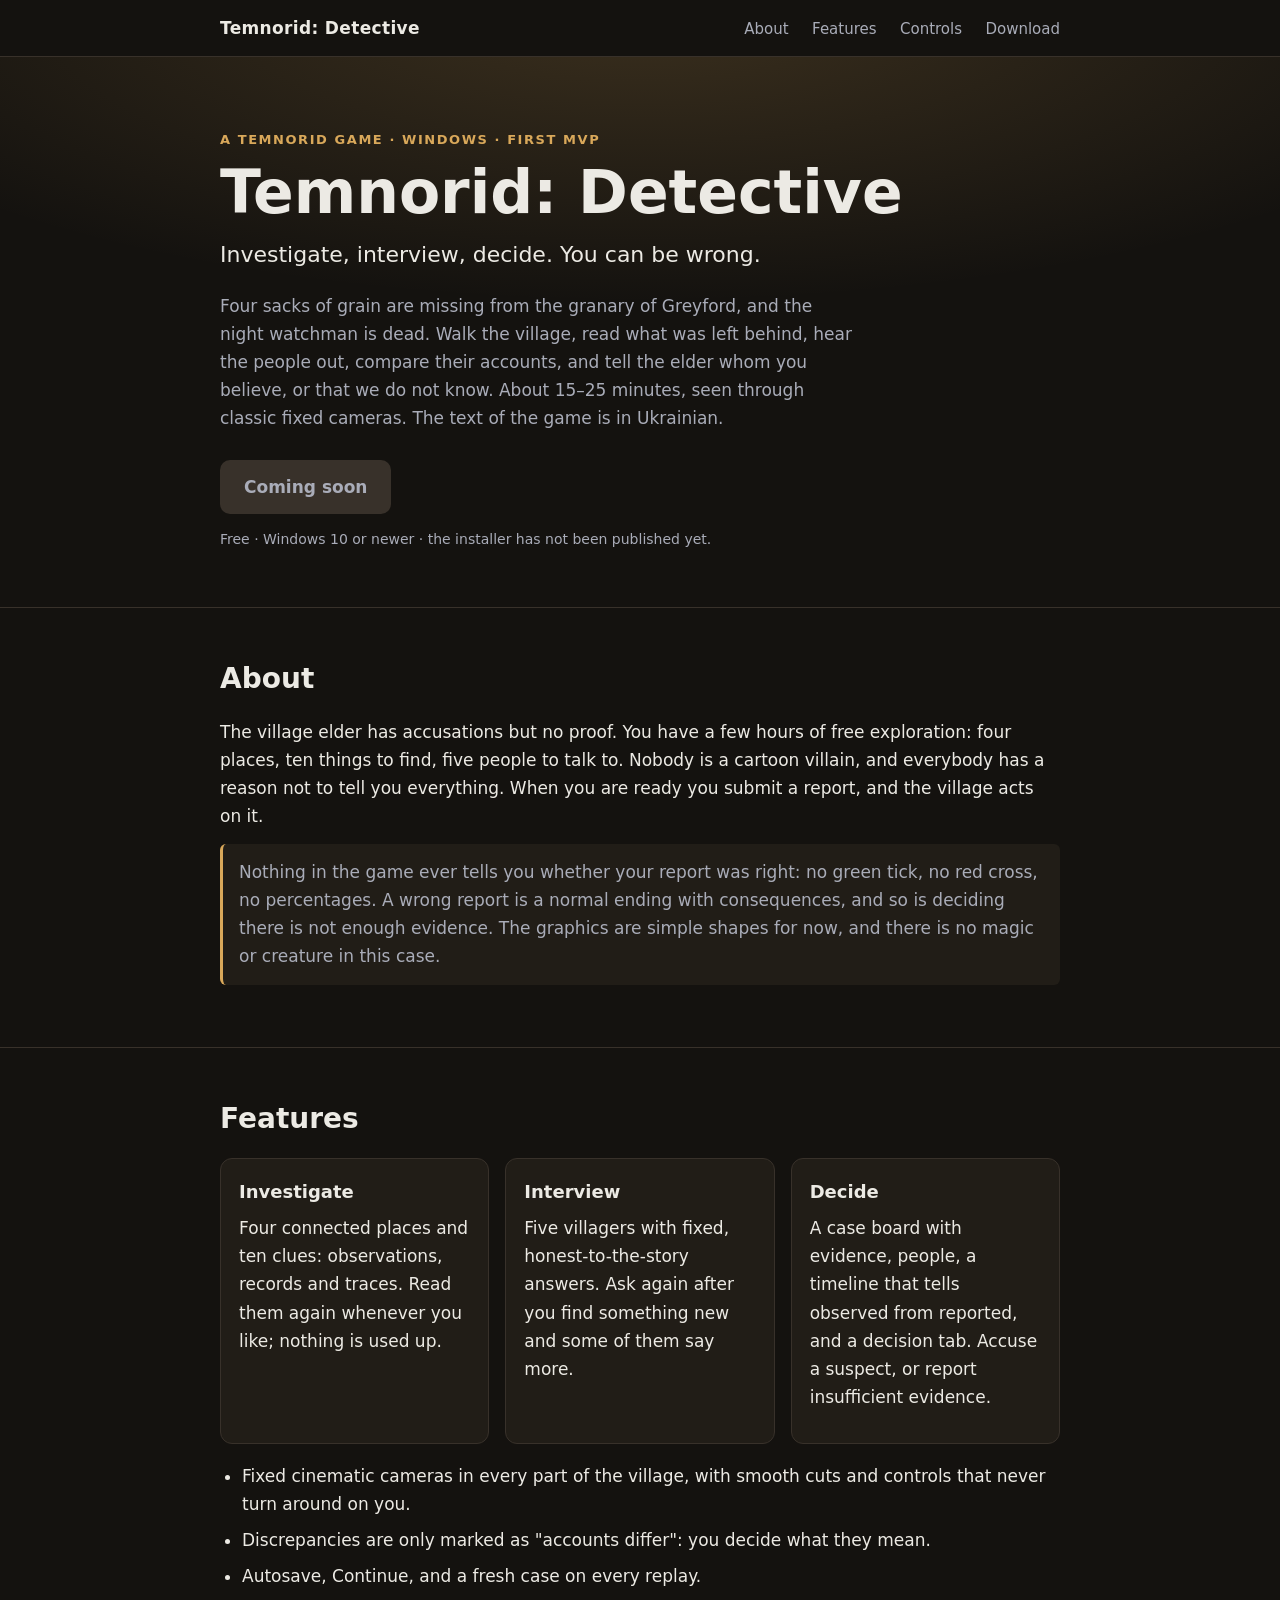
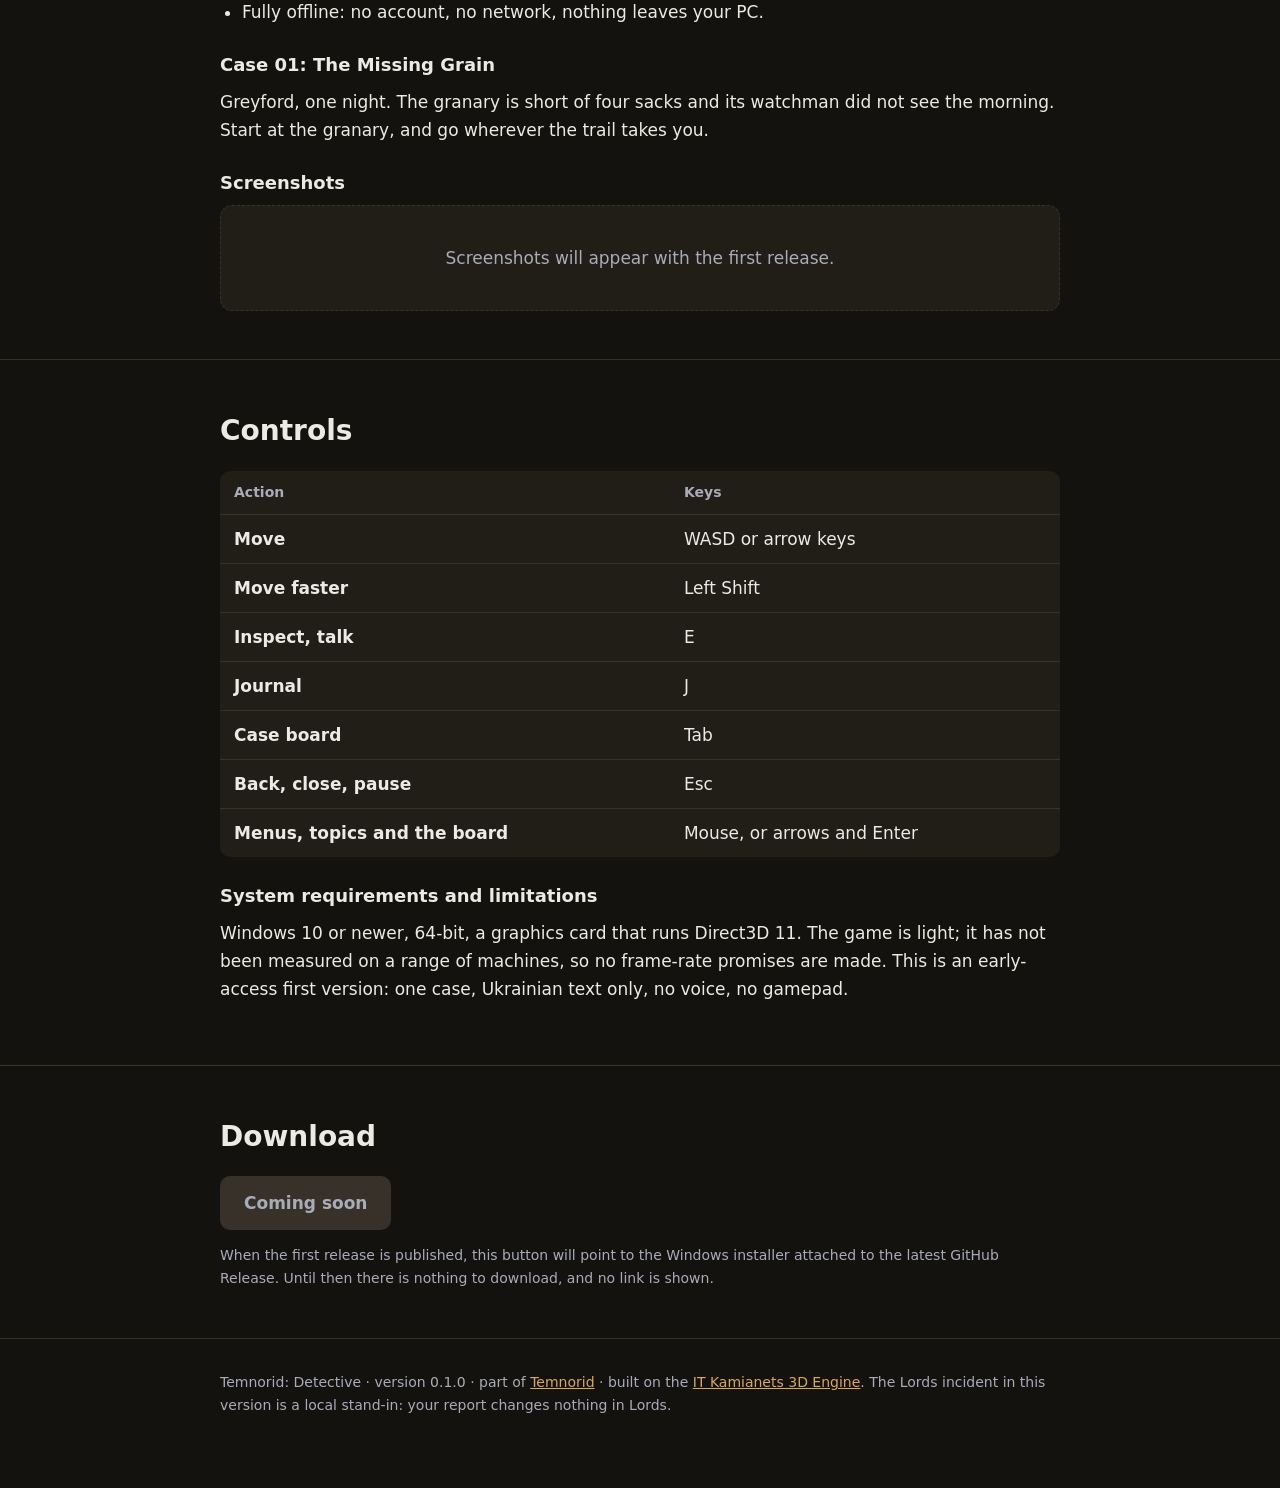
==== docs/index.html @ bd426491 "Initial release of Temnorid detective" ====
<!doctype html>
<html lang="en">
<head>
	<meta charset="utf-8">
	<meta name="viewport" content="width=device-width, initial-scale=1">
	<title>Temnorid: Detective</title>
	<meta name="description" content="Temnorid: Detective is a short offline investigation: walk a medieval village, inspect clues, question residents, compare their accounts and report whom you believe, or that the evidence is not enough. You can be wrong.">
	<link rel="canonical" href="https://detective.temnorid.com/">
	<meta property="og:type" content="website">
	<meta property="og:title" content="Temnorid: Detective">
	<meta property="og:description" content="Investigate, interview, decide. You can be wrong.">
	<meta property="og:url" content="https://detective.temnorid.com/">
	<meta name="theme-color" content="#14120f">
	<style>
		:root { --accent: #d9a85a; --bg: #14120f; --panel: #211d17; --line: #38312a; --text: #eceae4; --muted: #a9acb8; }
		* { box-sizing: border-box; }
		html { scroll-behavior: smooth; }
		body { margin: 0; background: var(--bg); color: var(--text); font: 17px/1.65 system-ui, -apple-system, "Segoe UI", Roboto, sans-serif; }
		a { color: var(--accent); }
		.wrap { max-width: 880px; margin: 0 auto; padding: 0 20px; }
		header.site { border-bottom: 1px solid var(--line); }
		header.site .wrap { display: flex; align-items: center; justify-content: space-between; padding-top: 14px; padding-bottom: 14px; }
		.brand { font-weight: 700; color: var(--text); text-decoration: none; letter-spacing: .02em; }
		nav a { margin-left: 18px; color: var(--muted); text-decoration: none; font-size: 15px; }
		nav a:hover { color: var(--text); }
		.hero { padding: 72px 0 56px; border-bottom: 1px solid var(--line); background: radial-gradient(900px 300px at 50% -10%, color-mix(in srgb, var(--accent) 20%, transparent), transparent); }
		.eyebrow { color: var(--accent); font-weight: 700; letter-spacing: .12em; text-transform: uppercase; font-size: 13px; margin: 0 0 10px; }
		h1 { font-size: clamp(36px, 7vw, 60px); line-height: 1.08; margin: 0 0 12px; }
		.tagline { font-size: 22px; margin: 0 0 18px; }
		.lead { color: var(--muted); max-width: 640px; margin: 0 0 28px; }
		.btn { display: inline-block; background: var(--accent); color: #14120f; font-weight: 700; padding: 13px 24px; border-radius: 10px; text-decoration: none; }
		.btn[aria-disabled="true"] { background: var(--line); color: var(--muted); cursor: not-allowed; }
		.fine { color: var(--muted); font-size: 14px; margin: 14px 0 0; }
		section { padding: 48px 0; border-bottom: 1px solid var(--line); }
		h2 { font-size: 28px; margin: 0 0 16px; }
		h3 { font-size: 18px; margin: 24px 0 8px; }
		p { margin: 0 0 14px; }
		ol, ul { padding-left: 22px; margin: 0 0 14px; }
		li { margin-bottom: 8px; }
		table { width: 100%; border-collapse: collapse; background: var(--panel); border-radius: 10px; overflow: hidden; }
		th, td { text-align: left; padding: 10px 14px; border-bottom: 1px solid var(--line); vertical-align: top; }
		th { color: var(--muted); font-weight: 600; font-size: 14px; }
		tr:last-child td { border-bottom: 0; }
		td:first-child { white-space: nowrap; font-weight: 600; }
		.cards { display: grid; gap: 16px; grid-template-columns: repeat(auto-fit, minmax(230px, 1fr)); }
		.card { background: var(--panel); border: 1px solid var(--line); border-radius: 12px; padding: 18px; }
		.card h3 { margin-top: 0; }
		.shot { background: var(--panel); border: 1px dashed var(--line); border-radius: 12px; padding: 38px 18px; text-align: center; color: var(--muted); }
		.note { background: var(--panel); border-left: 3px solid var(--accent); padding: 14px 16px; border-radius: 6px; color: var(--muted); }
		footer { padding: 32px 0 56px; color: var(--muted); font-size: 14px; }
		:focus-visible { outline: 2px solid var(--accent); outline-offset: 3px; }
		@media (max-width: 560px) { nav a:not(:last-child) { display: none; } }
	</style>
</head>
<body>
	<header class="site">
		<div class="wrap">
			<a class="brand" href="./">Temnorid: Detective</a>
			<nav aria-label="Main menu">
				<a href="#about">About</a>
				<a href="#features">Features</a>
				<a href="#controls">Controls</a>
				<a href="#download">Download</a>
			</nav>
		</div>
	</header>

	<main>
		<div class="hero">
			<div class="wrap">
				<p class="eyebrow">A Temnorid game · Windows · first MVP</p>
				<h1>Temnorid: Detective</h1>
				<p class="tagline">Investigate, interview, decide. You can be wrong.</p>
				<p class="lead">Four sacks of grain are missing from the granary of Greyford, and the night watchman is dead. Walk the village, read what was left behind, hear the people out, compare their accounts, and tell the elder whom you believe, or that we do not know. About 15–25 minutes, seen through classic fixed cameras. The text of the game is in Ukrainian.</p>
				<a class="btn" href="#download" aria-disabled="true">Coming soon</a>
				<p class="fine">Free · Windows 10 or newer · the installer has not been published yet.</p>
			</div>
		</div>

		<section id="about">
			<div class="wrap">
				<h2>About</h2>
				<p>The village elder has accusations but no proof. You have a few hours of free exploration: four places, ten things to find, five people to talk to. Nobody is a cartoon villain, and everybody has a reason not to tell you everything. When you are ready you submit a report, and the village acts on it.</p>
				<p class="note">Nothing in the game ever tells you whether your report was right: no green tick, no red cross, no percentages. A wrong report is a normal ending with consequences, and so is deciding there is not enough evidence. The graphics are simple shapes for now, and there is no magic or creature in this case.</p>
			</div>
		</section>

		<section id="features">
			<div class="wrap">
				<h2>Features</h2>
				<div class="cards">
					<div class="card"><h3>Investigate</h3><p>Four connected places and ten clues: observations, records and traces. Read them again whenever you like; nothing is used up.</p></div>
					<div class="card"><h3>Interview</h3><p>Five villagers with fixed, honest-to-the-story answers. Ask again after you find something new and some of them say more.</p></div>
					<div class="card"><h3>Decide</h3><p>A case board with evidence, people, a timeline that tells observed from reported, and a decision tab. Accuse a suspect, or report insufficient evidence.</p></div>
				</div>
				<ul style="margin-top:18px">
					<li>Fixed cinematic cameras in every part of the village, with smooth cuts and controls that never turn around on you.</li>
					<li>Discrepancies are only marked as "accounts differ": you decide what they mean.</li>
					<li>Autosave, Continue, and a fresh case on every replay.</li>
					<li>Fully offline: no account, no network, nothing leaves your PC.</li>
				</ul>
				<h3>Case 01: The Missing Grain</h3>
				<p>Greyford, one night. The granary is short of four sacks and its watchman did not see the morning. Start at the granary, and go wherever the trail takes you.</p>
				<h3>Screenshots</h3>
				<div class="shot">Screenshots will appear with the first release.</div>
			</div>
		</section>

		<section id="controls">
			<div class="wrap">
				<h2>Controls</h2>
				<table>
					<thead><tr><th>Action</th><th>Keys</th></tr></thead>
					<tbody>
						<tr><td>Move</td><td>WASD or arrow keys</td></tr>
						<tr><td>Move faster</td><td>Left Shift</td></tr>
						<tr><td>Inspect, talk</td><td>E</td></tr>
						<tr><td>Journal</td><td>J</td></tr>
						<tr><td>Case board</td><td>Tab</td></tr>
						<tr><td>Back, close, pause</td><td>Esc</td></tr>
						<tr><td>Menus, topics and the board</td><td>Mouse, or arrows and Enter</td></tr>
					</tbody>
				</table>
				<h3>System requirements and limitations</h3>
				<p>Windows 10 or newer, 64-bit, a graphics card that runs Direct3D 11. The game is light; it has not been measured on a range of machines, so no frame-rate promises are made. This is an early-access first version: one case, Ukrainian text only, no voice, no gamepad.</p>
			</div>
		</section>

		<section id="download">
			<div class="wrap">
				<h2>Download</h2>
				<p><a class="btn" href="#download" aria-disabled="true">Coming soon</a></p>
				<p class="fine">When the first release is published, this button will point to the Windows installer attached to the latest GitHub Release. Until then there is nothing to download, and no link is shown.</p>
			</div>
		</section>
	</main>

	<footer>
		<div class="wrap">
			<p>Temnorid: Detective · version 0.1.0 · part of <a href="https://temnorid.com">Temnorid</a> · built on the <a href="https://3d.itkamianets.com">IT Kamianets 3D Engine</a>. The Lords incident in this version is a local stand-in: your report changes nothing in Lords.</p>
		</div>
	</footer>
</body>
</html>
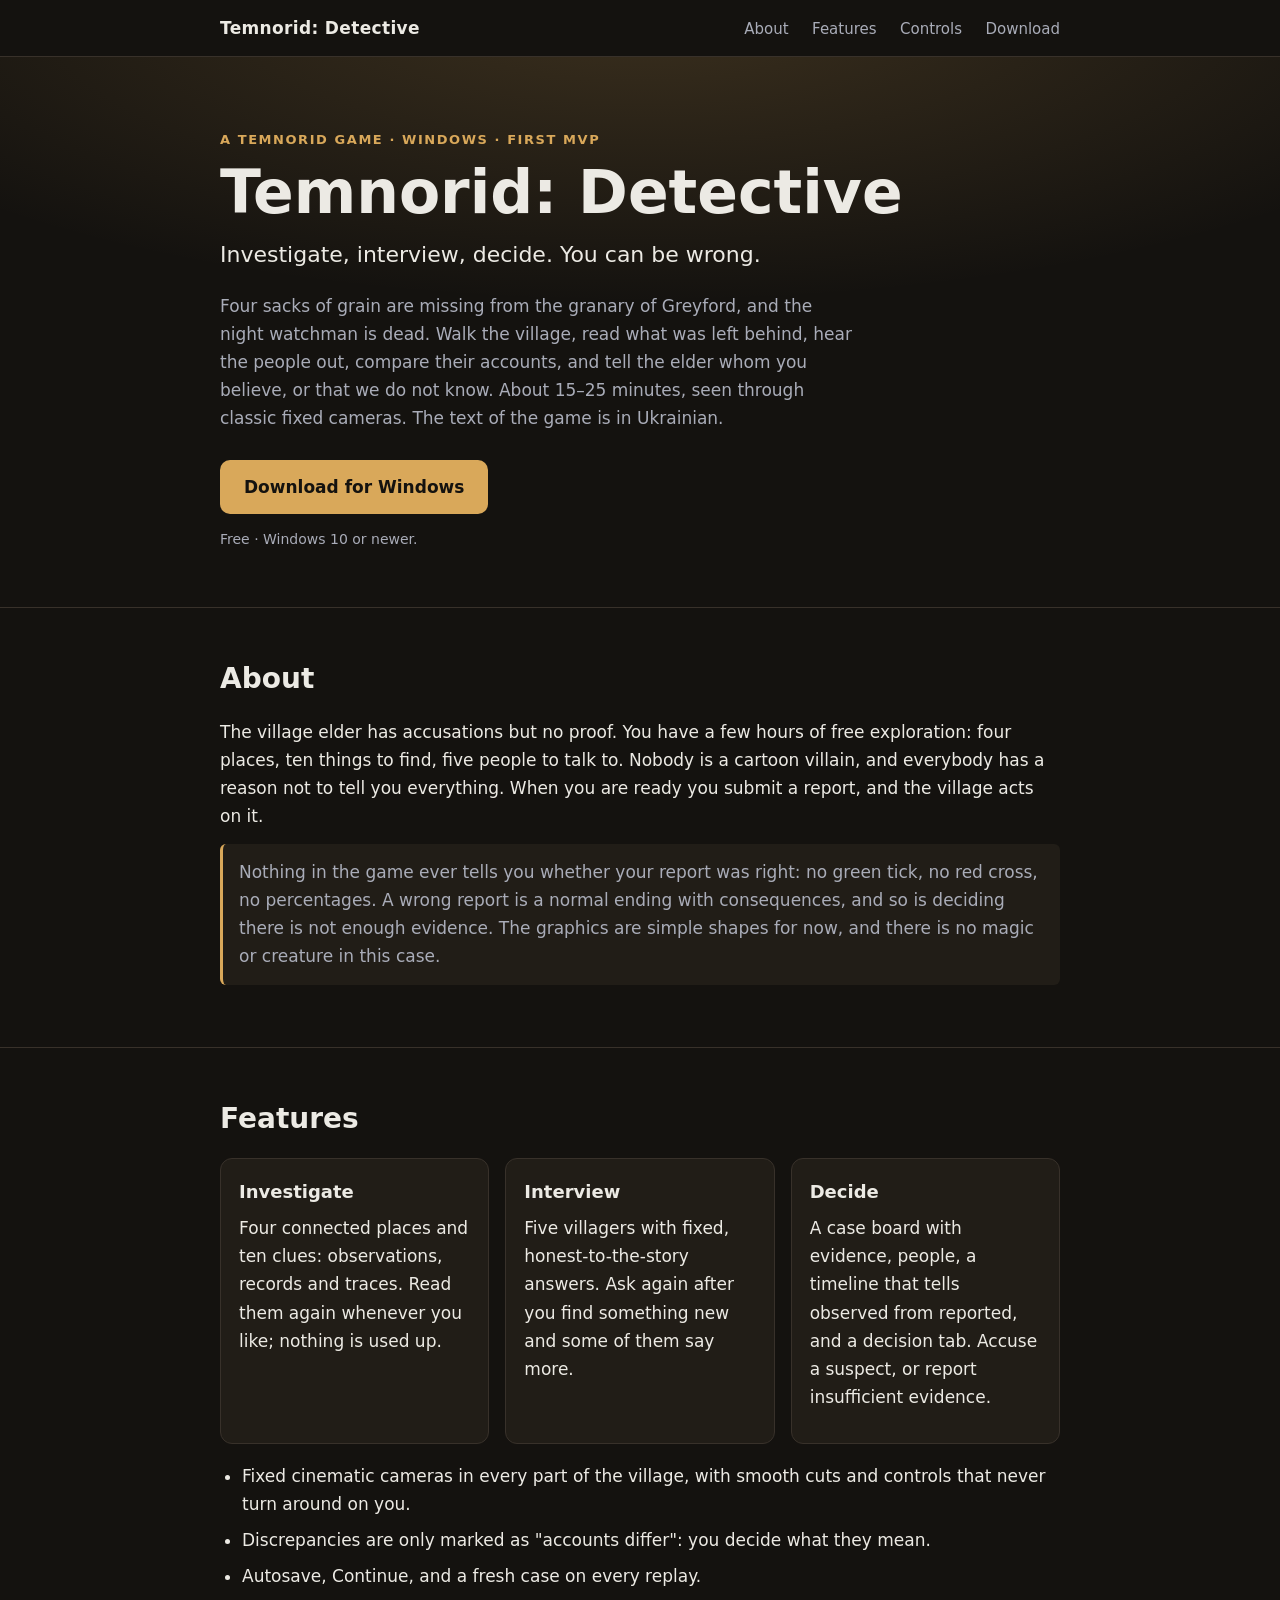
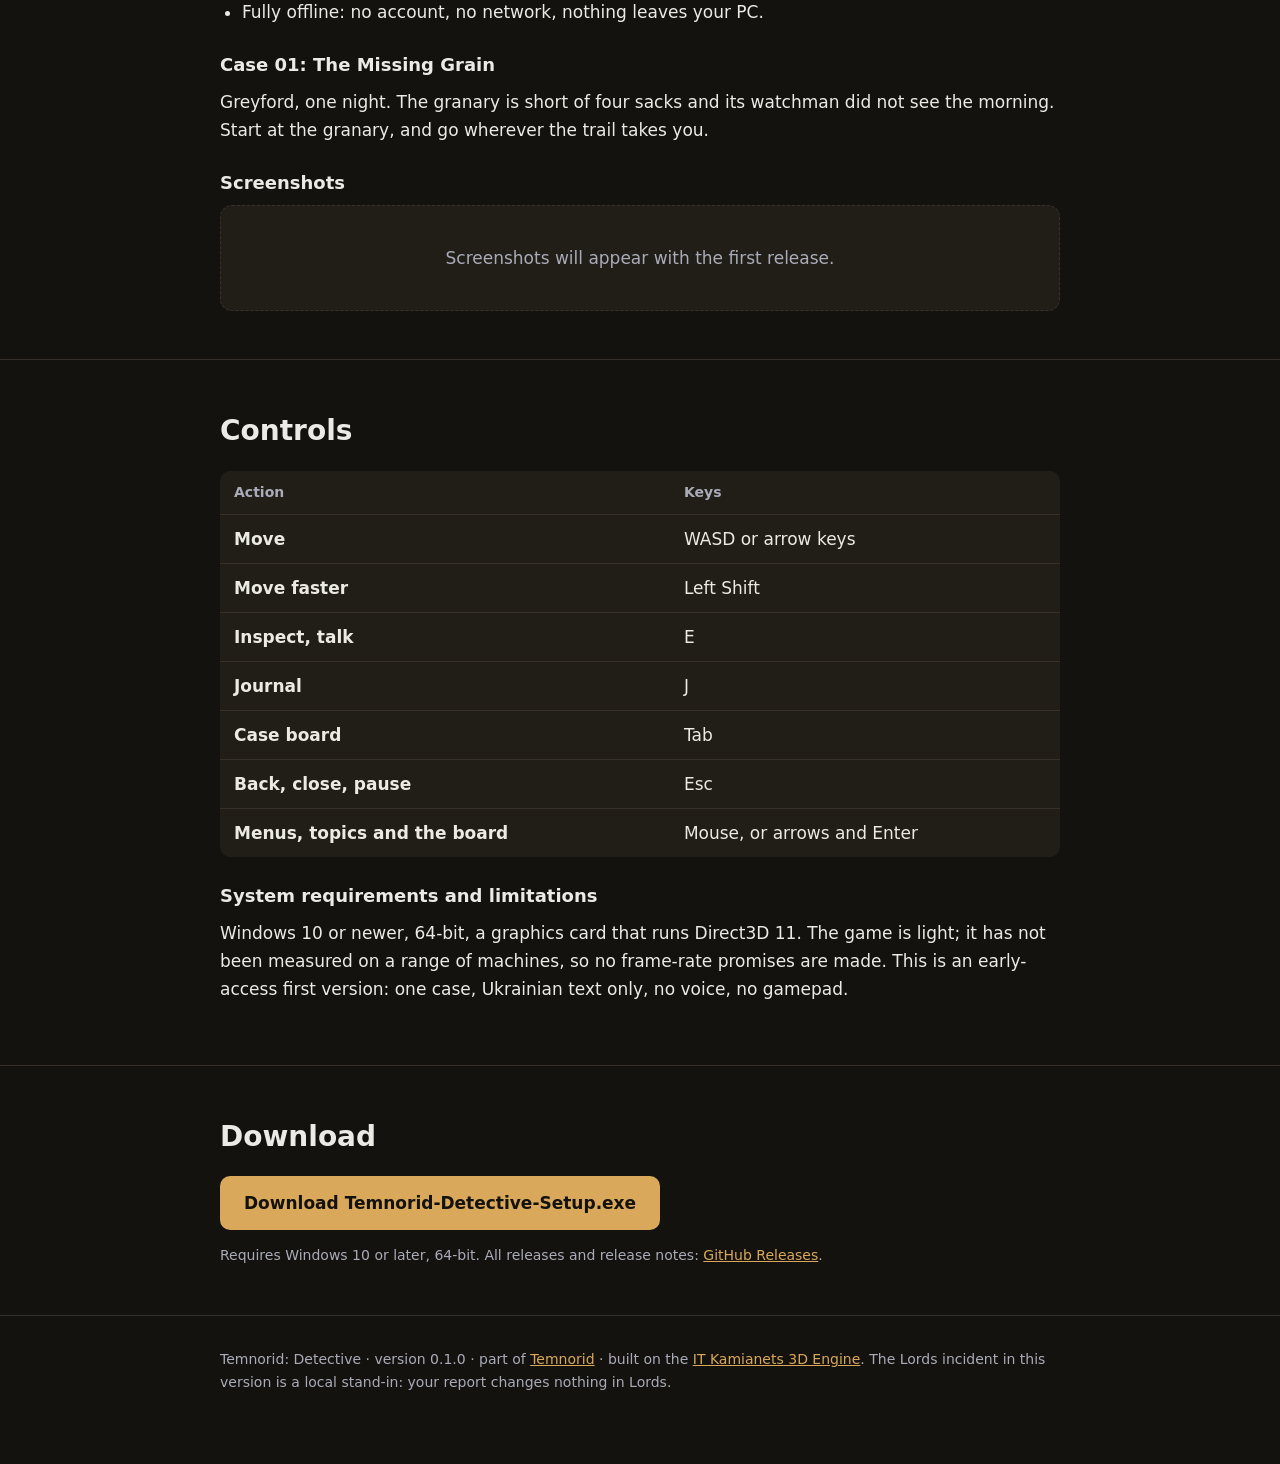
==== commit 6b403762: "Point the download button at the published v0.1.0 release" ====
--- a/docs/index.html
+++ b/docs/index.html
@@ -72,8 +72,8 @@
 				<h1>Temnorid: Detective</h1>
 				<p class="tagline">Investigate, interview, decide. You can be wrong.</p>
 				<p class="lead">Four sacks of grain are missing from the granary of Greyford, and the night watchman is dead. Walk the village, read what was left behind, hear the people out, compare their accounts, and tell the elder whom you believe, or that we do not know. About 15–25 minutes, seen through classic fixed cameras. The text of the game is in Ukrainian.</p>
-				<a class="btn" href="#download" aria-disabled="true">Coming soon</a>
-				<p class="fine">Free · Windows 10 or newer · the installer has not been published yet.</p>
+				<a class="btn" href="https://github.com/WebArtWork/detective.temnorid.com/releases/latest/download/Temnorid-Detective-Setup.exe">Download for Windows</a>
+				<p class="fine">Free · Windows 10 or newer.</p>
 			</div>
 		</div>
 
@@ -129,8 +129,8 @@
 		<section id="download">
 			<div class="wrap">
 				<h2>Download</h2>
-				<p><a class="btn" href="#download" aria-disabled="true">Coming soon</a></p>
-				<p class="fine">When the first release is published, this button will point to the Windows installer attached to the latest GitHub Release. Until then there is nothing to download, and no link is shown.</p>
+				<p><a class="btn" href="https://github.com/WebArtWork/detective.temnorid.com/releases/latest/download/Temnorid-Detective-Setup.exe">Download Temnorid-Detective-Setup.exe</a></p>
+				<p class="fine">Requires Windows 10 or later, 64-bit. All releases and release notes: <a href="https://github.com/WebArtWork/detective.temnorid.com/releases">GitHub Releases</a>.</p>
 			</div>
 		</section>
 	</main>
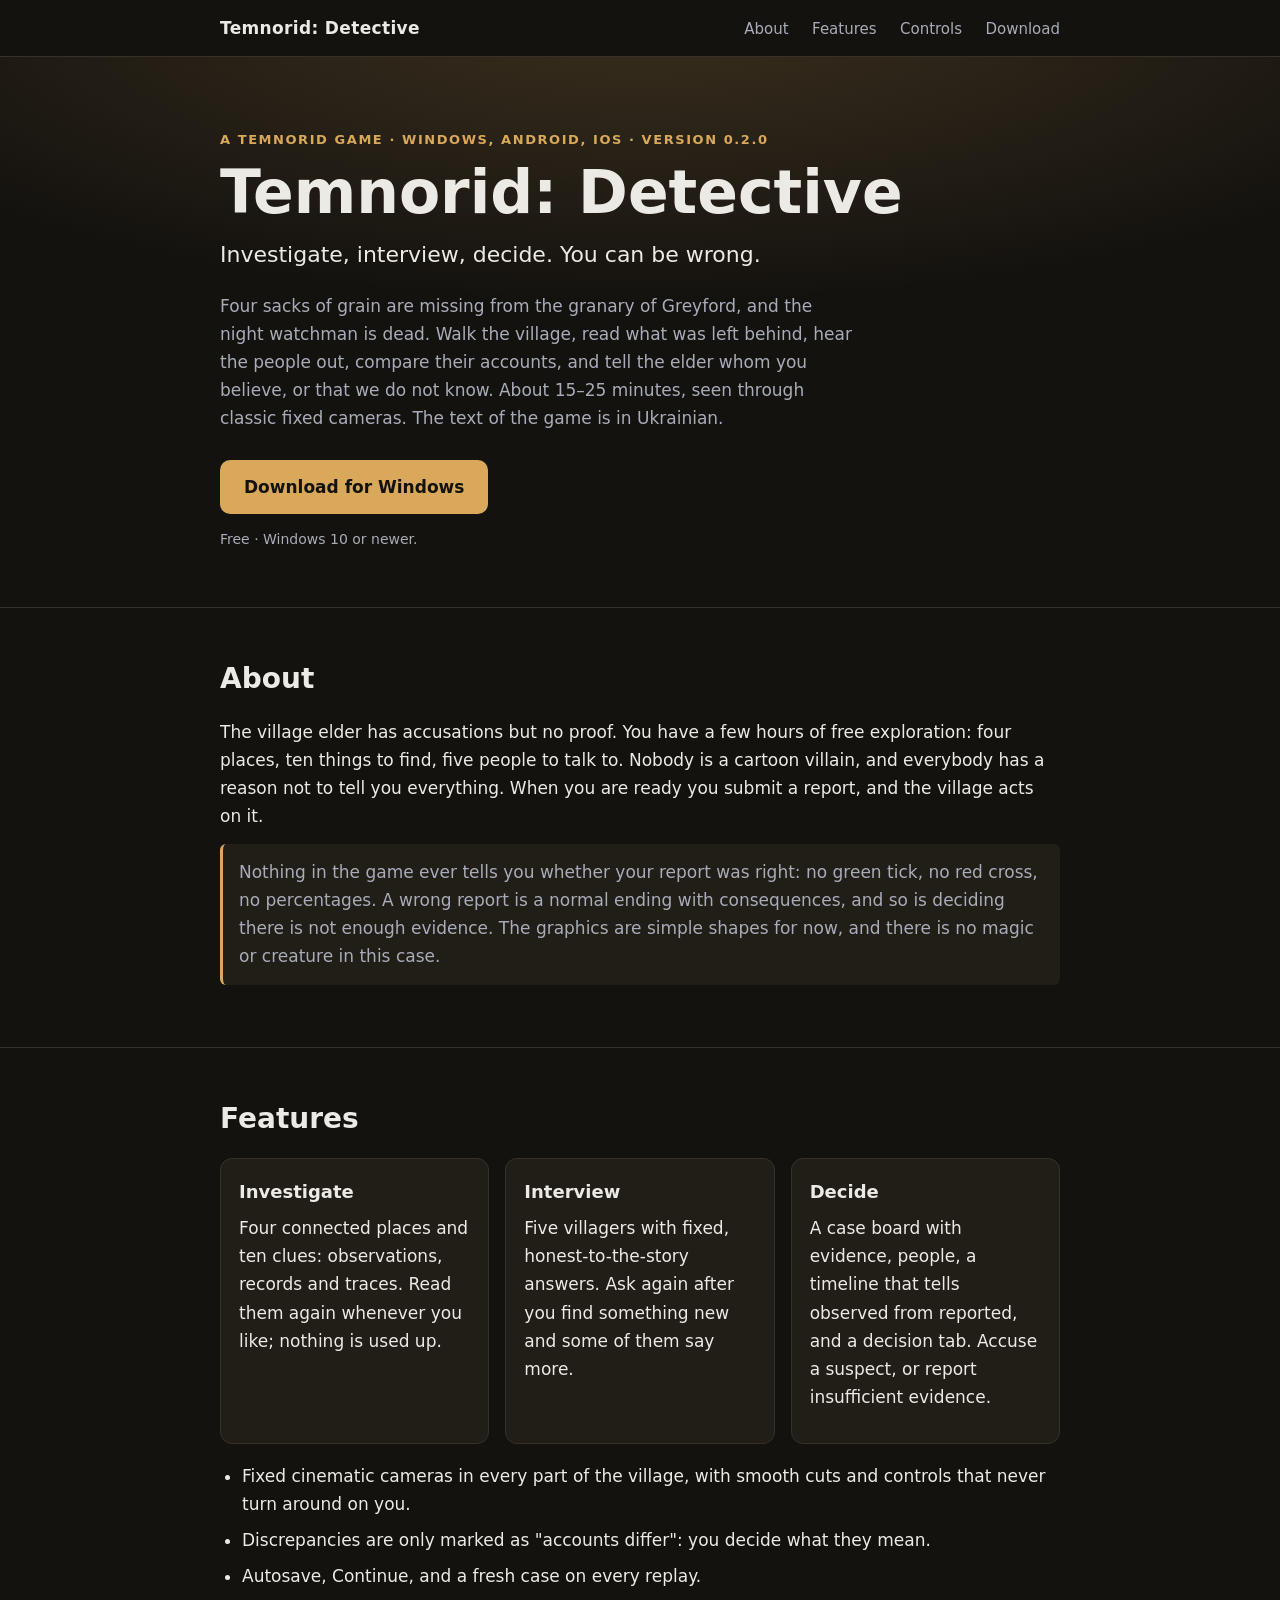
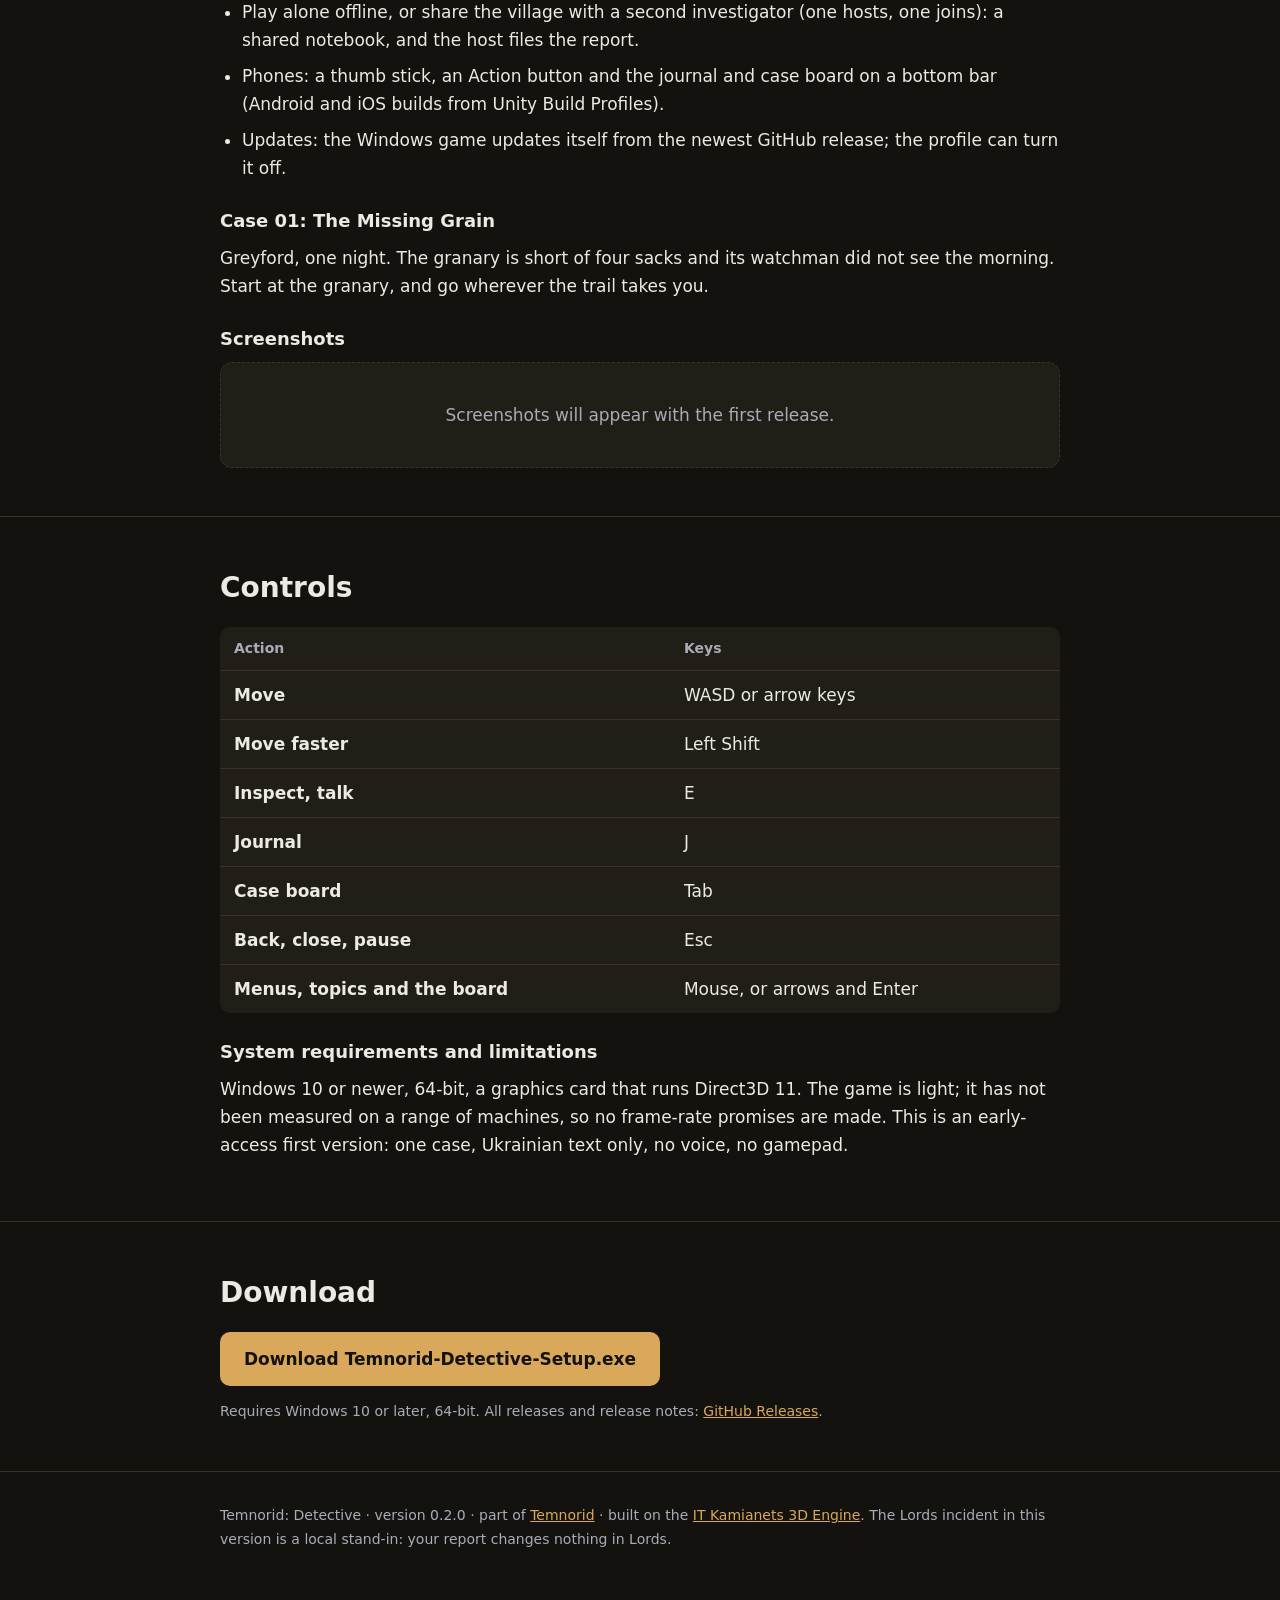
==== commit 007c34ec: "0.2.0: Lords-style Boot, Menu and in-game bars, online play with others, touch controls for phones, " ====
--- a/docs/index.html
+++ b/docs/index.html
@@ -68,7 +68,7 @@
 	<main>
 		<div class="hero">
 			<div class="wrap">
-				<p class="eyebrow">A Temnorid game · Windows · first MVP</p>
+				<p class="eyebrow">A Temnorid game · Windows, Android, iOS · version 0.2.0</p>
 				<h1>Temnorid: Detective</h1>
 				<p class="tagline">Investigate, interview, decide. You can be wrong.</p>
 				<p class="lead">Four sacks of grain are missing from the granary of Greyford, and the night watchman is dead. Walk the village, read what was left behind, hear the people out, compare their accounts, and tell the elder whom you believe, or that we do not know. About 15–25 minutes, seen through classic fixed cameras. The text of the game is in Ukrainian.</p>
@@ -97,7 +97,9 @@
 					<li>Fixed cinematic cameras in every part of the village, with smooth cuts and controls that never turn around on you.</li>
 					<li>Discrepancies are only marked as "accounts differ": you decide what they mean.</li>
 					<li>Autosave, Continue, and a fresh case on every replay.</li>
-					<li>Fully offline: no account, no network, nothing leaves your PC.</li>
+					<li>Play alone offline, or share the village with a second investigator (one hosts, one joins): a shared notebook, and the host files the report.</li>
+					<li>Phones: a thumb stick, an Action button and the journal and case board on a bottom bar (Android and iOS builds from Unity Build Profiles).</li>
+					<li>Updates: the Windows game updates itself from the newest GitHub release; the profile can turn it off.</li>
 				</ul>
 				<h3>Case 01: The Missing Grain</h3>
 				<p>Greyford, one night. The granary is short of four sacks and its watchman did not see the morning. Start at the granary, and go wherever the trail takes you.</p>
@@ -137,7 +139,7 @@
 
 	<footer>
 		<div class="wrap">
-			<p>Temnorid: Detective · version 0.1.0 · part of <a href="https://temnorid.com">Temnorid</a> · built on the <a href="https://3d.itkamianets.com">IT Kamianets 3D Engine</a>. The Lords incident in this version is a local stand-in: your report changes nothing in Lords.</p>
+			<p>Temnorid: Detective · version 0.2.0 · part of <a href="https://temnorid.com">Temnorid</a> · built on the <a href="https://3d.itkamianets.com">IT Kamianets 3D Engine</a>. The Lords incident in this version is a local stand-in: your report changes nothing in Lords.</p>
 		</div>
 	</footer>
 </body>
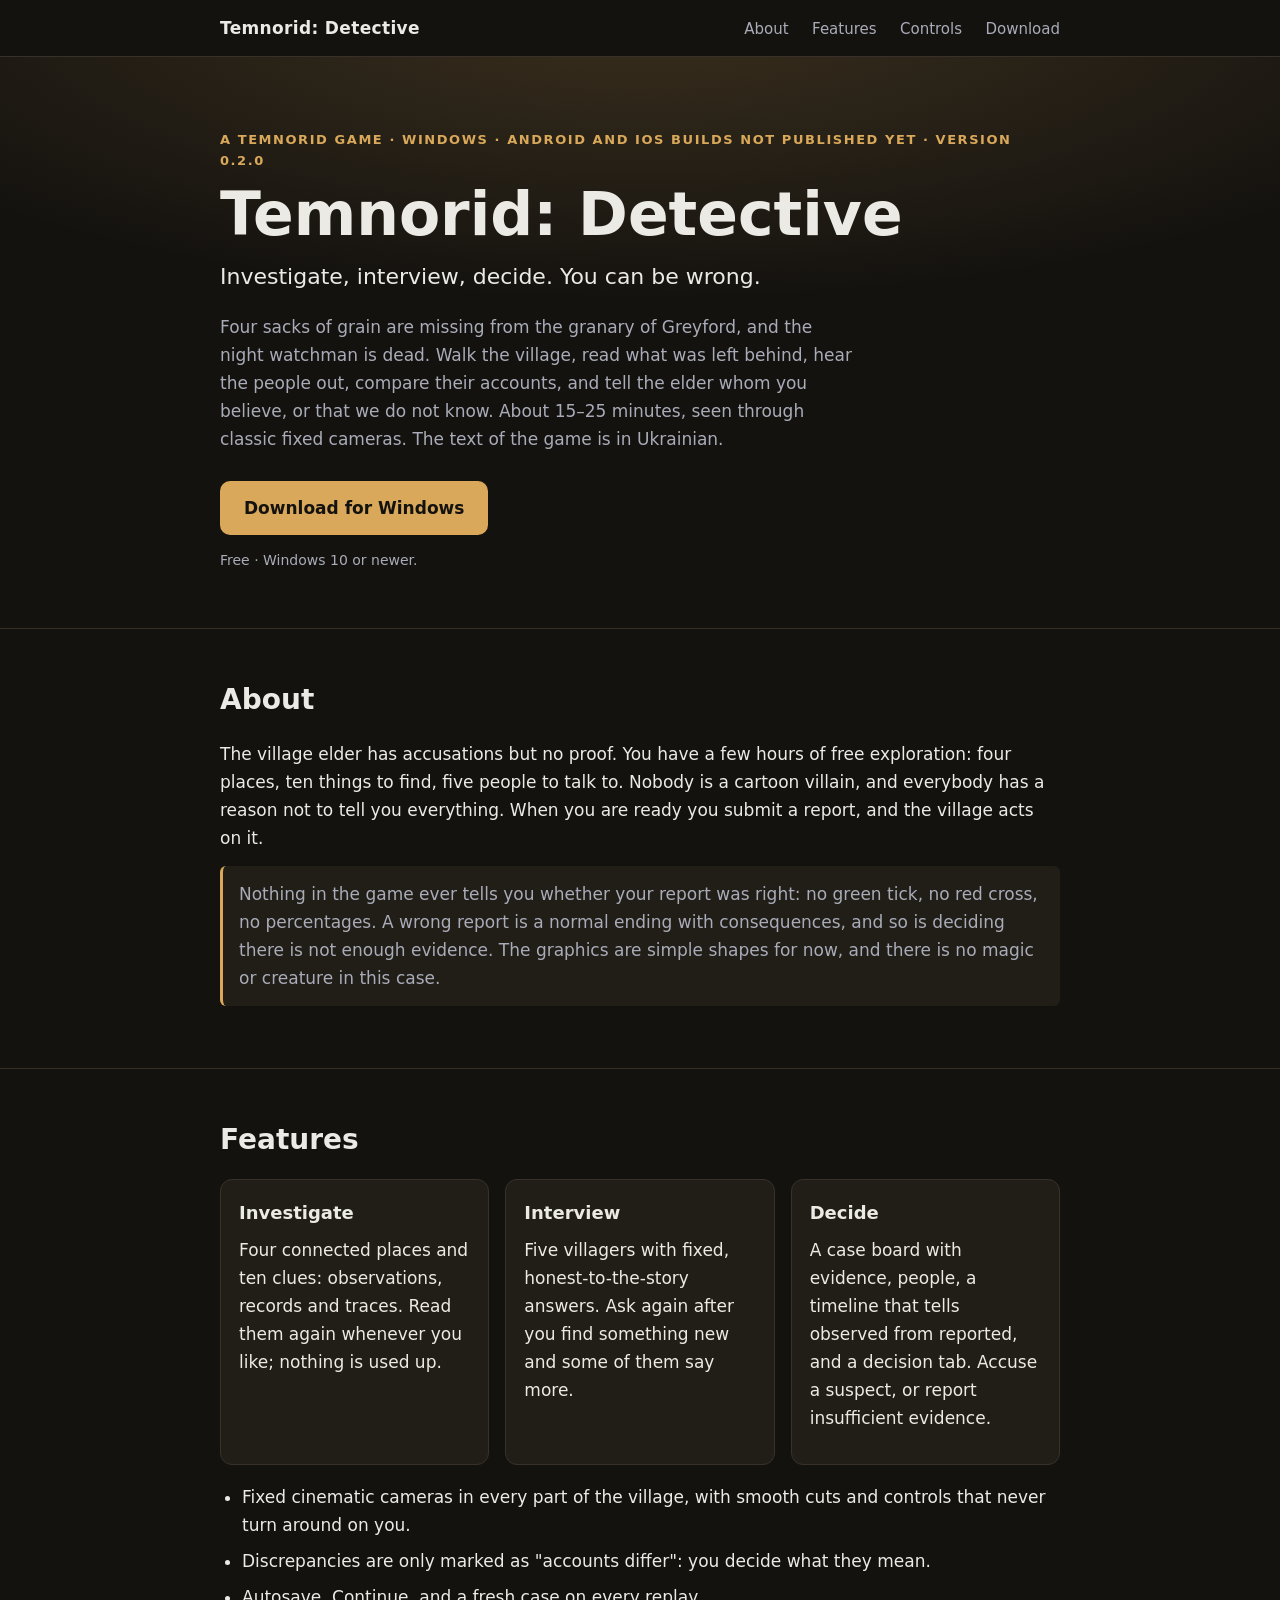
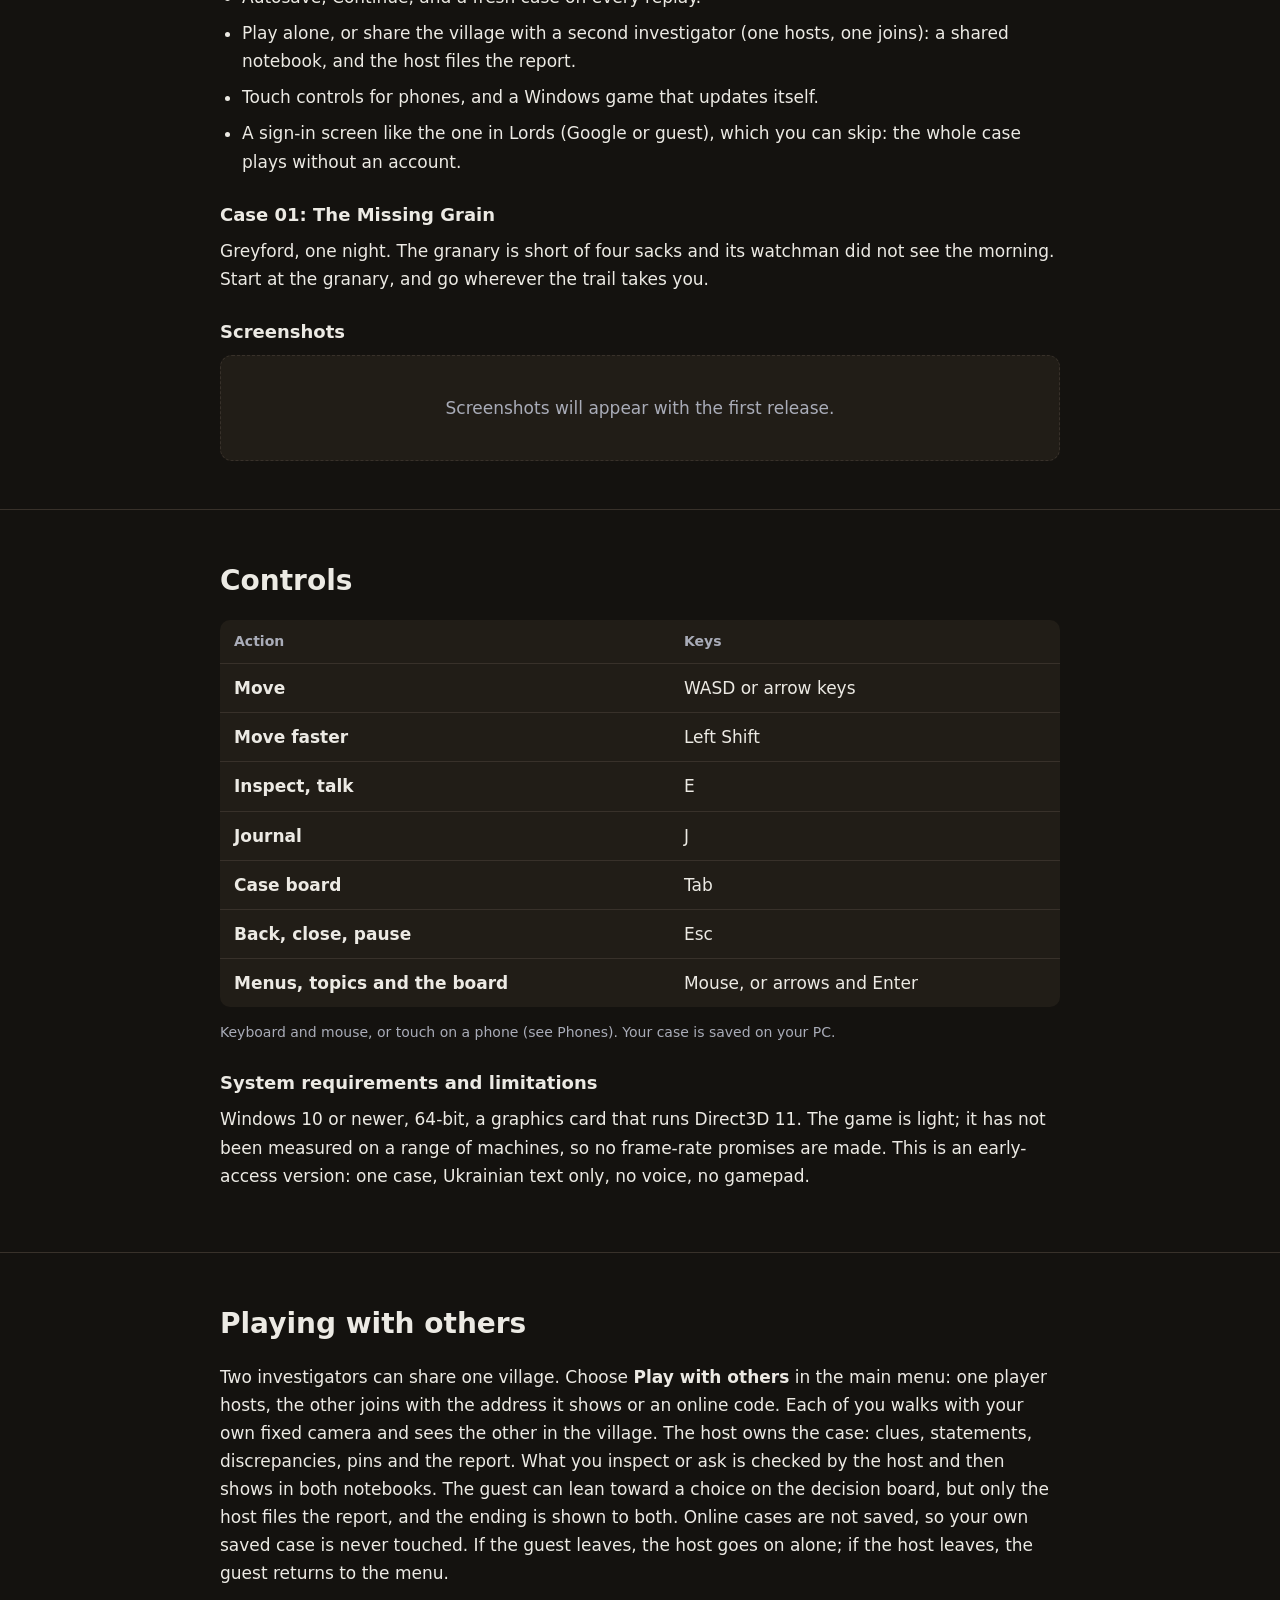
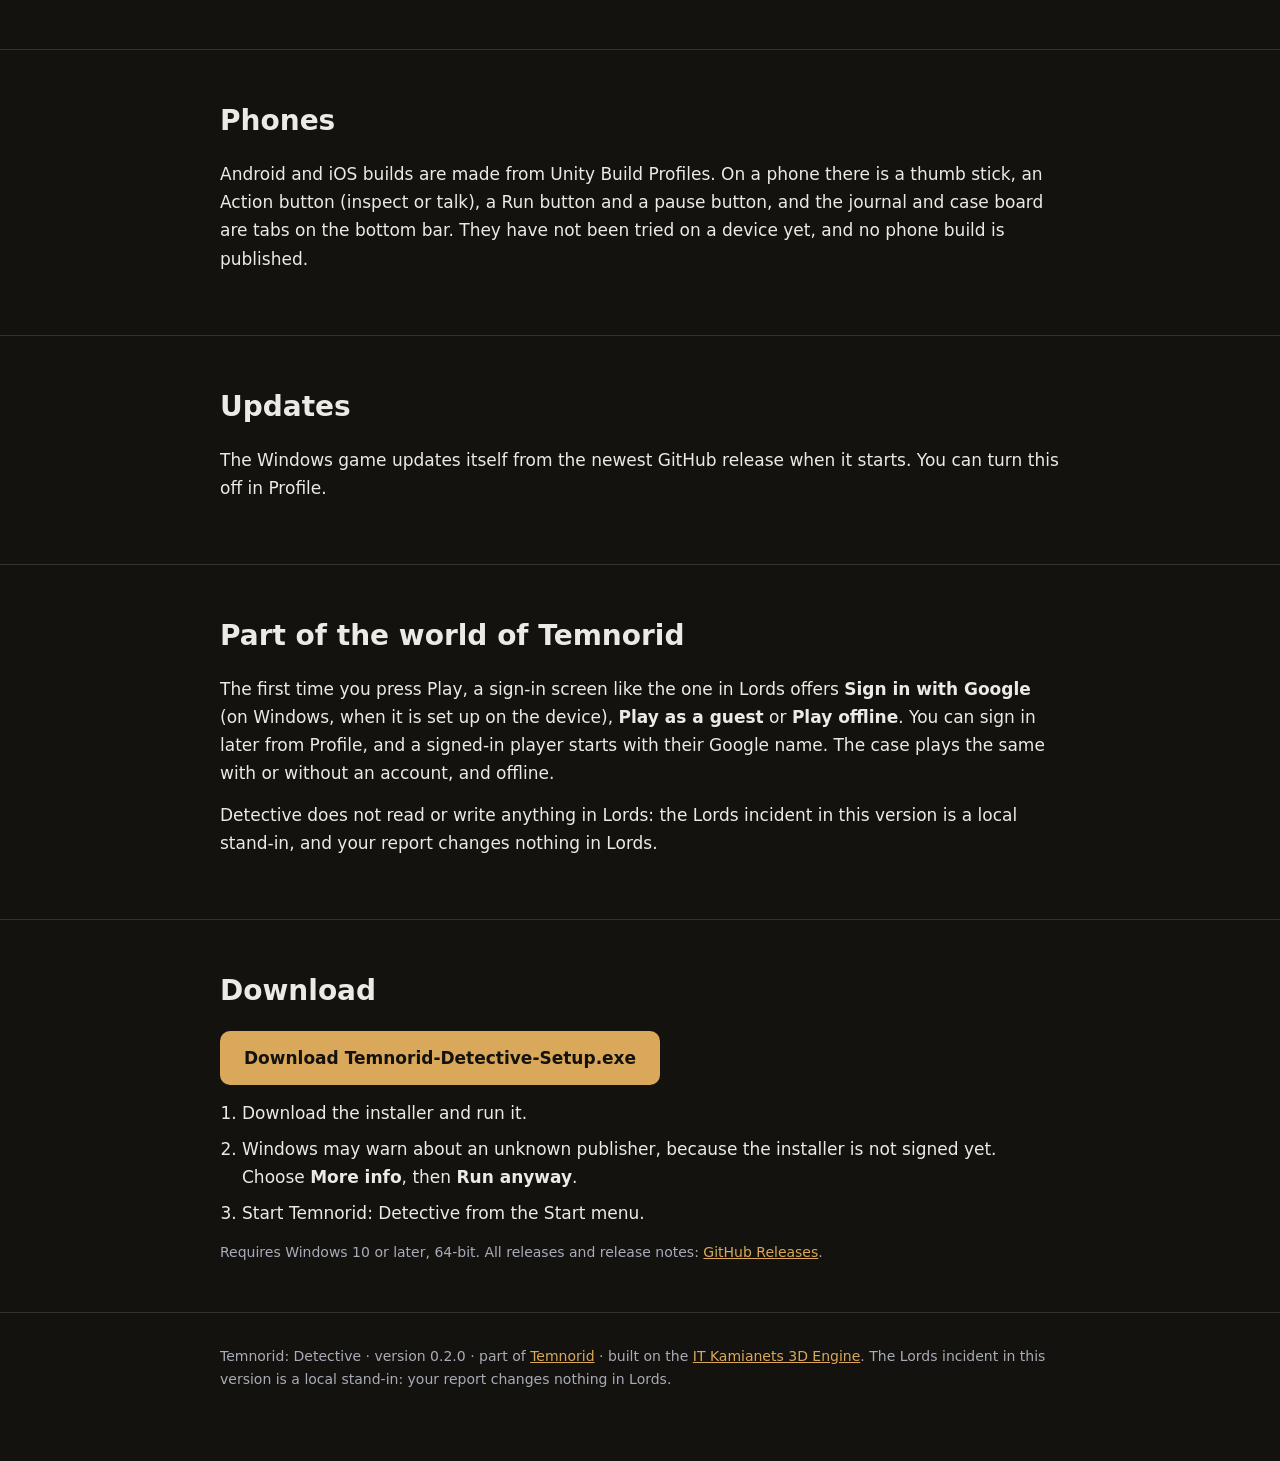
==== commit c807cc3c: "Docs page: describe the current menu, online play, phones, updates and sign-in" ====
--- a/docs/index.html
+++ b/docs/index.html
@@ -4,7 +4,7 @@
 	<meta charset="utf-8">
 	<meta name="viewport" content="width=device-width, initial-scale=1">
 	<title>Temnorid: Detective</title>
-	<meta name="description" content="Temnorid: Detective is a short offline investigation: walk a medieval village, inspect clues, question residents, compare their accounts and report whom you believe, or that the evidence is not enough. You can be wrong.">
+	<meta name="description" content="Temnorid: Detective is a short investigation, alone or with a second investigator: walk a medieval village, inspect clues, question residents, compare their accounts and report whom you believe, or that the evidence is not enough. You can be wrong.">
 	<link rel="canonical" href="https://detective.temnorid.com/">
 	<meta property="og:type" content="website">
 	<meta property="og:title" content="Temnorid: Detective">
@@ -68,7 +68,7 @@
 	<main>
 		<div class="hero">
 			<div class="wrap">
-				<p class="eyebrow">A Temnorid game · Windows, Android, iOS · version 0.2.0</p>
+				<p class="eyebrow">A Temnorid game · Windows · Android and iOS builds not published yet · version 0.2.0</p>
 				<h1>Temnorid: Detective</h1>
 				<p class="tagline">Investigate, interview, decide. You can be wrong.</p>
 				<p class="lead">Four sacks of grain are missing from the granary of Greyford, and the night watchman is dead. Walk the village, read what was left behind, hear the people out, compare their accounts, and tell the elder whom you believe, or that we do not know. About 15–25 minutes, seen through classic fixed cameras. The text of the game is in Ukrainian.</p>
@@ -97,9 +97,9 @@
 					<li>Fixed cinematic cameras in every part of the village, with smooth cuts and controls that never turn around on you.</li>
 					<li>Discrepancies are only marked as "accounts differ": you decide what they mean.</li>
 					<li>Autosave, Continue, and a fresh case on every replay.</li>
-					<li>Play alone offline, or share the village with a second investigator (one hosts, one joins): a shared notebook, and the host files the report.</li>
-					<li>Phones: a thumb stick, an Action button and the journal and case board on a bottom bar (Android and iOS builds from Unity Build Profiles).</li>
-					<li>Updates: the Windows game updates itself from the newest GitHub release; the profile can turn it off.</li>
+					<li>Play alone, or share the village with a second investigator (one hosts, one joins): a shared notebook, and the host files the report.</li>
+					<li>Touch controls for phones, and a Windows game that updates itself.</li>
+					<li>A sign-in screen like the one in Lords (Google or guest), which you can skip: the whole case plays without an account.</li>
 				</ul>
 				<h3>Case 01: The Missing Grain</h3>
 				<p>Greyford, one night. The granary is short of four sacks and its watchman did not see the morning. Start at the granary, and go wherever the trail takes you.</p>
@@ -123,8 +123,38 @@
 						<tr><td>Menus, topics and the board</td><td>Mouse, or arrows and Enter</td></tr>
 					</tbody>
 				</table>
+				<p class="fine">Keyboard and mouse, or touch on a phone (see Phones). Your case is saved on your PC.</p>
 				<h3>System requirements and limitations</h3>
-				<p>Windows 10 or newer, 64-bit, a graphics card that runs Direct3D 11. The game is light; it has not been measured on a range of machines, so no frame-rate promises are made. This is an early-access first version: one case, Ukrainian text only, no voice, no gamepad.</p>
+				<p>Windows 10 or newer, 64-bit, a graphics card that runs Direct3D 11. The game is light; it has not been measured on a range of machines, so no frame-rate promises are made. This is an early-access version: one case, Ukrainian text only, no voice, no gamepad.</p>
+			</div>
+		</section>
+
+		<section id="others">
+			<div class="wrap">
+				<h2>Playing with others</h2>
+				<p>Two investigators can share one village. Choose <strong>Play with others</strong> in the main menu: one player hosts, the other joins with the address it shows or an online code. Each of you walks with your own fixed camera and sees the other in the village. The host owns the case: clues, statements, discrepancies, pins and the report. What you inspect or ask is checked by the host and then shows in both notebooks. The guest can lean toward a choice on the decision board, but only the host files the report, and the ending is shown to both. Online cases are not saved, so your own saved case is never touched. If the guest leaves, the host goes on alone; if the host leaves, the guest returns to the menu.</p>
+			</div>
+		</section>
+
+		<section id="phones">
+			<div class="wrap">
+				<h2>Phones</h2>
+				<p>Android and iOS builds are made from Unity Build Profiles. On a phone there is a thumb stick, an Action button (inspect or talk), a Run button and a pause button, and the journal and case board are tabs on the bottom bar. They have not been tried on a device yet, and no phone build is published.</p>
+			</div>
+		</section>
+
+		<section id="updates">
+			<div class="wrap">
+				<h2>Updates</h2>
+				<p>The Windows game updates itself from the newest GitHub release when it starts. You can turn this off in Profile.</p>
+			</div>
+		</section>
+
+		<section id="lords">
+			<div class="wrap">
+				<h2>Part of the world of Temnorid</h2>
+				<p>The first time you press Play, a sign-in screen like the one in Lords offers <strong>Sign in with Google</strong> (on Windows, when it is set up on the device), <strong>Play as a guest</strong> or <strong>Play offline</strong>. You can sign in later from Profile, and a signed-in player starts with their Google name. The case plays the same with or without an account, and offline.</p>
+				<p>Detective does not read or write anything in Lords: the Lords incident in this version is a local stand-in, and your report changes nothing in Lords.</p>
 			</div>
 		</section>
 
@@ -132,6 +162,11 @@
 			<div class="wrap">
 				<h2>Download</h2>
 				<p><a class="btn" href="https://github.com/WebArtWork/detective.temnorid.com/releases/latest/download/Temnorid-Detective-Setup.exe">Download Temnorid-Detective-Setup.exe</a></p>
+				<ol>
+					<li>Download the installer and run it.</li>
+					<li>Windows may warn about an unknown publisher, because the installer is not signed yet. Choose <strong>More info</strong>, then <strong>Run anyway</strong>.</li>
+					<li>Start Temnorid: Detective from the Start menu.</li>
+				</ol>
 				<p class="fine">Requires Windows 10 or later, 64-bit. All releases and release notes: <a href="https://github.com/WebArtWork/detective.temnorid.com/releases">GitHub Releases</a>.</p>
 			</div>
 		</section>
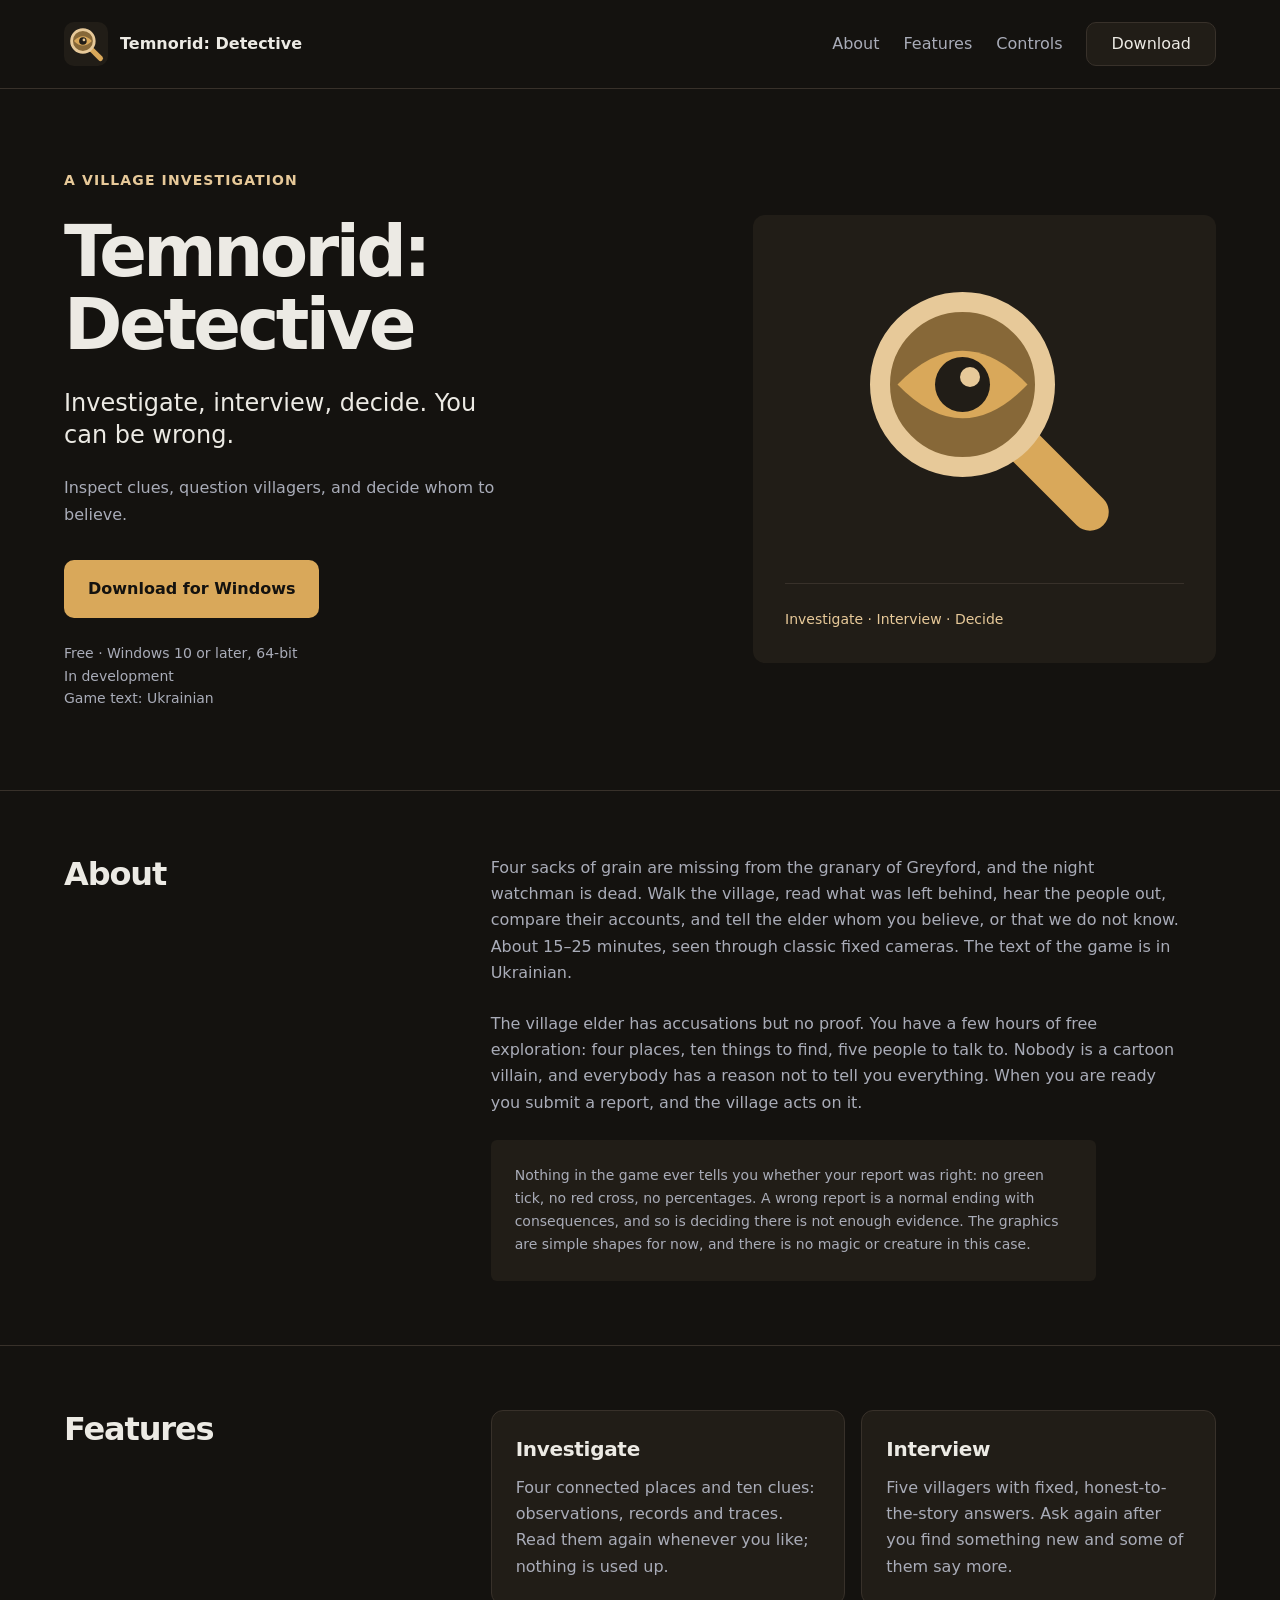
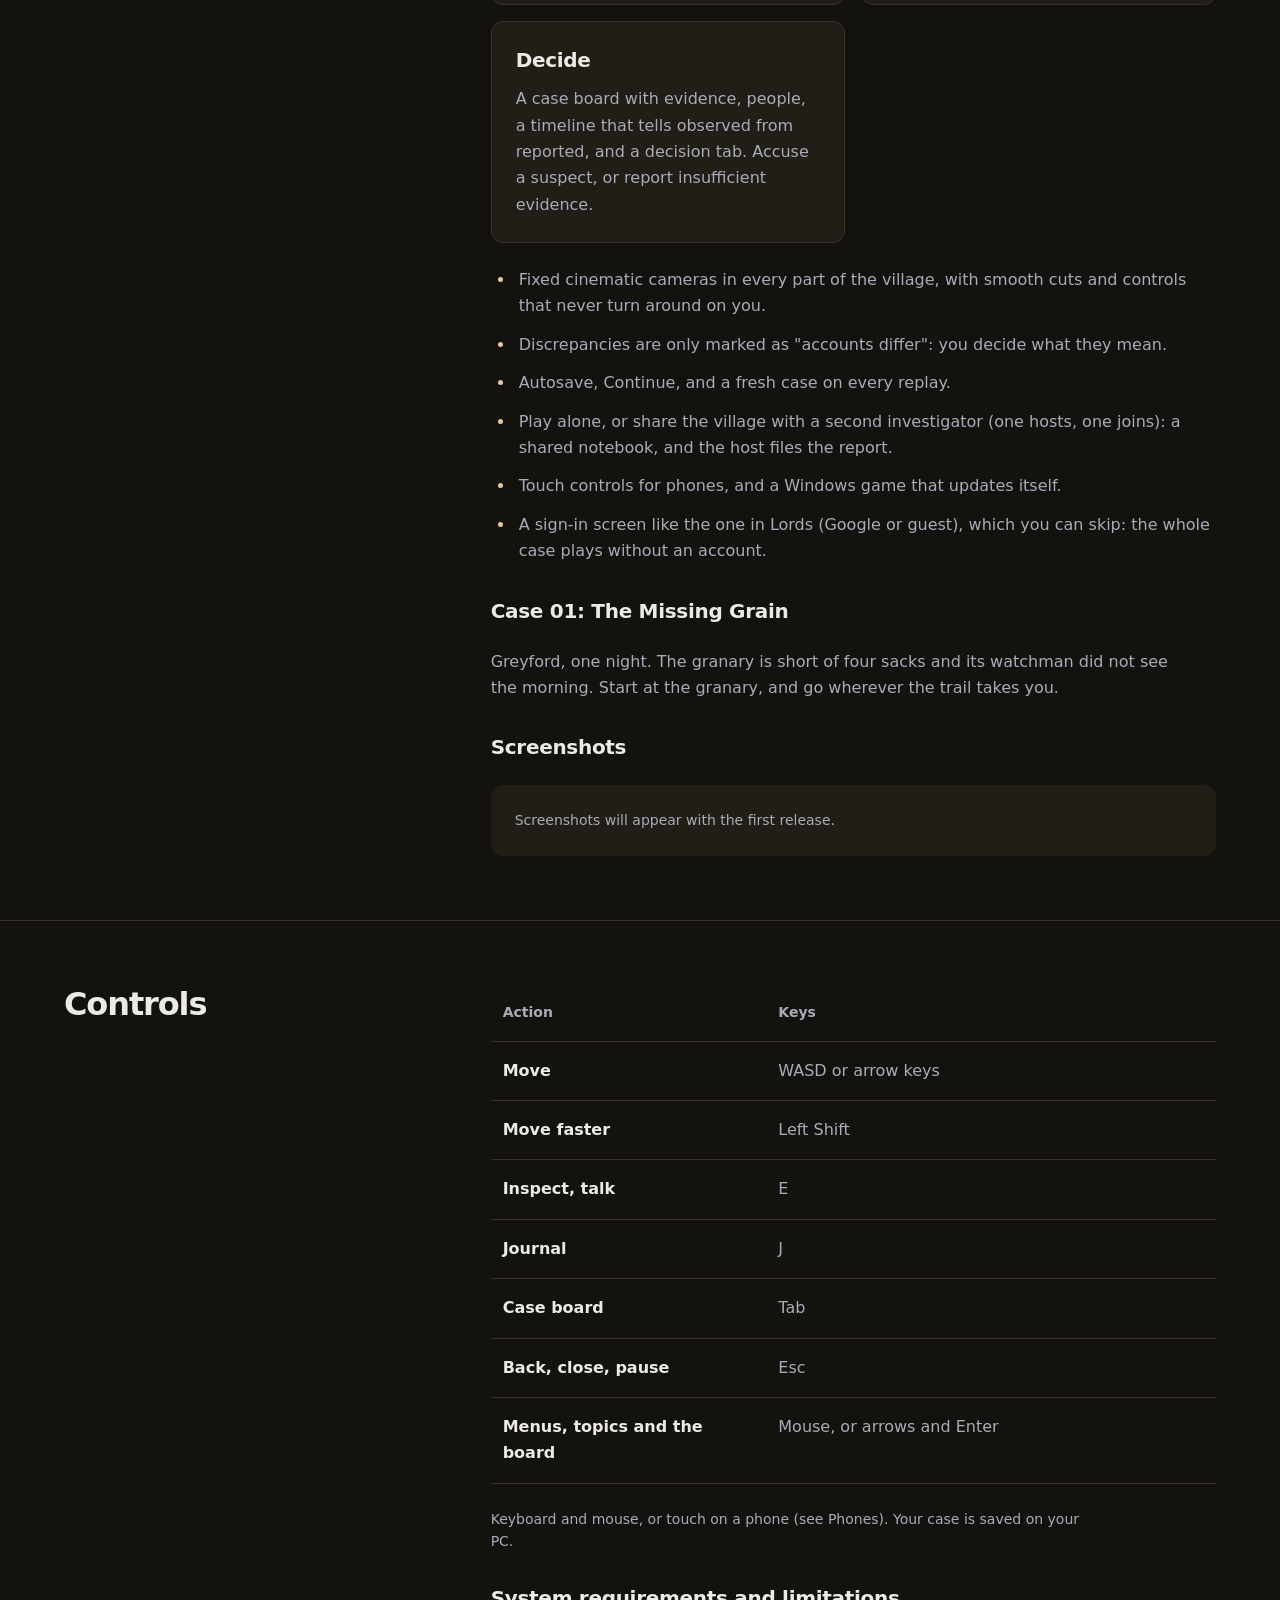
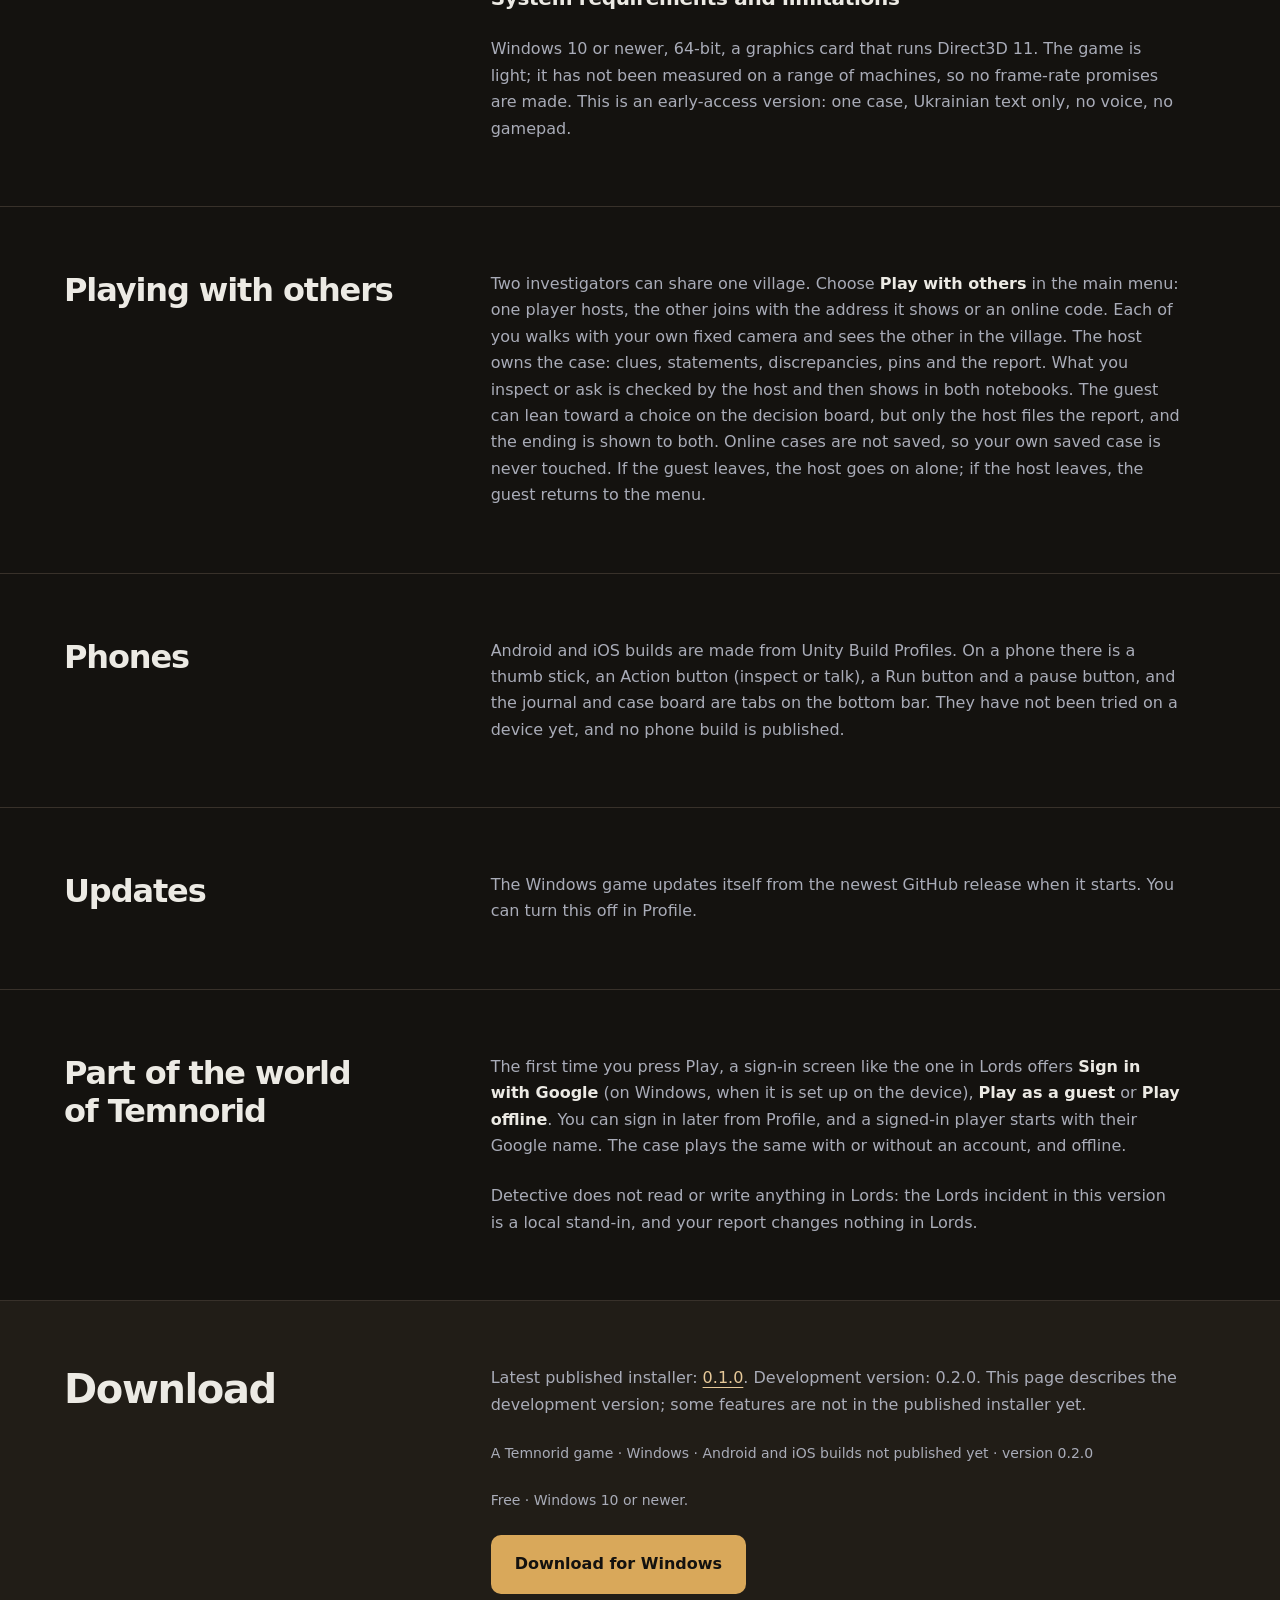
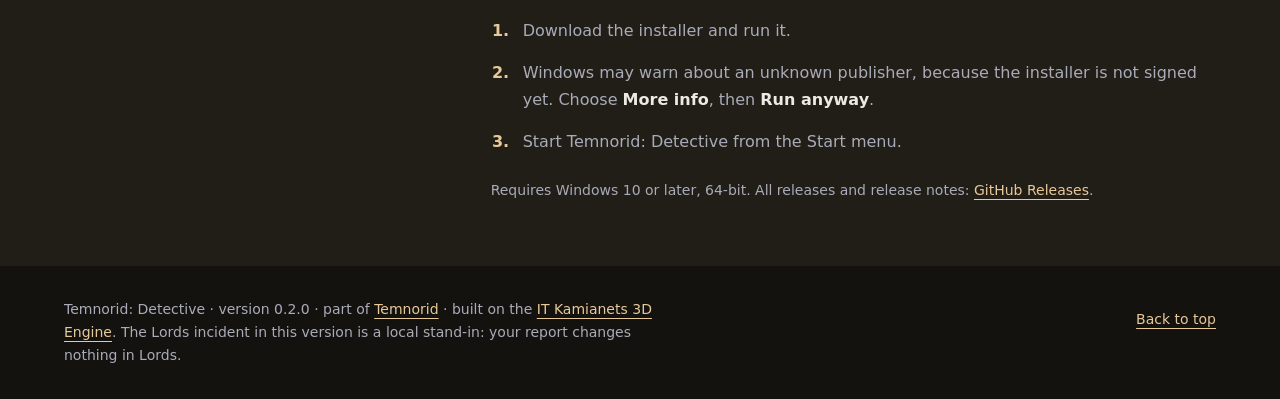
==== commit fc21a745: "Improve detective website SEO, branding and responsive design" ====
--- a/docs/index.html
+++ b/docs/index.html
@@ -4,58 +4,95 @@
 	<meta charset="utf-8">
 	<meta name="viewport" content="width=device-width, initial-scale=1">
 	<title>Temnorid: Detective</title>
-	<meta name="description" content="Temnorid: Detective is a short investigation, alone or with a second investigator: walk a medieval village, inspect clues, question residents, compare their accounts and report whom you believe, or that the evidence is not enough. You can be wrong.">
+	<meta name="description" content="Investigate missing grain and a dead watchman in Temnorid: Detective. Inspect clues, interview villagers and file your report. Ukrainian game text.">
 	<link rel="canonical" href="https://detective.temnorid.com/">
+	<link rel="icon" href="/favicon.ico" sizes="16x16 32x32 48x48">
+	<link rel="icon" type="image/png" href="/favicon.png" sizes="48x48">
+	<link rel="icon" type="image/svg+xml" href="/favicon.svg" sizes="any">
+	<link rel="apple-touch-icon" href="/apple-touch-icon.png" sizes="180x180">
 	<meta property="og:type" content="website">
+	<meta property="og:site_name" content="Temnorid: Detective">
 	<meta property="og:title" content="Temnorid: Detective">
-	<meta property="og:description" content="Investigate, interview, decide. You can be wrong.">
+	<meta property="og:description" content="Investigate missing grain and a dead watchman in Temnorid: Detective. Inspect clues, interview villagers and file your report. Ukrainian game text.">
 	<meta property="og:url" content="https://detective.temnorid.com/">
+	<meta property="og:locale" content="en_US">
+	<meta property="og:image" content="https://detective.temnorid.com/seo-image.png">
+	<meta property="og:image:type" content="image/png">
+	<meta property="og:image:width" content="1200">
+	<meta property="og:image:height" content="630">
+	<meta property="og:image:alt" content="Temnorid: Detective — Investigate · Interview · Decide">
+	<meta name="twitter:card" content="summary_large_image">
+	<meta name="twitter:title" content="Temnorid: Detective">
+	<meta name="twitter:description" content="Investigate missing grain and a dead watchman in Temnorid: Detective. Inspect clues, interview villagers and file your report. Ukrainian game text.">
+	<meta name="twitter:image" content="https://detective.temnorid.com/seo-image.png">
+	<meta name="twitter:image:alt" content="Temnorid: Detective — Investigate · Interview · Decide">
 	<meta name="theme-color" content="#14120f">
-	<style>
-		:root { --accent: #d9a85a; --bg: #14120f; --panel: #211d17; --line: #38312a; --text: #eceae4; --muted: #a9acb8; }
-		* { box-sizing: border-box; }
-		html { scroll-behavior: smooth; }
-		body { margin: 0; background: var(--bg); color: var(--text); font: 17px/1.65 system-ui, -apple-system, "Segoe UI", Roboto, sans-serif; }
-		a { color: var(--accent); }
-		.wrap { max-width: 880px; margin: 0 auto; padding: 0 20px; }
-		header.site { border-bottom: 1px solid var(--line); }
-		header.site .wrap { display: flex; align-items: center; justify-content: space-between; padding-top: 14px; padding-bottom: 14px; }
-		.brand { font-weight: 700; color: var(--text); text-decoration: none; letter-spacing: .02em; }
-		nav a { margin-left: 18px; color: var(--muted); text-decoration: none; font-size: 15px; }
-		nav a:hover { color: var(--text); }
-		.hero { padding: 72px 0 56px; border-bottom: 1px solid var(--line); background: radial-gradient(900px 300px at 50% -10%, color-mix(in srgb, var(--accent) 20%, transparent), transparent); }
-		.eyebrow { color: var(--accent); font-weight: 700; letter-spacing: .12em; text-transform: uppercase; font-size: 13px; margin: 0 0 10px; }
-		h1 { font-size: clamp(36px, 7vw, 60px); line-height: 1.08; margin: 0 0 12px; }
-		.tagline { font-size: 22px; margin: 0 0 18px; }
-		.lead { color: var(--muted); max-width: 640px; margin: 0 0 28px; }
-		.btn { display: inline-block; background: var(--accent); color: #14120f; font-weight: 700; padding: 13px 24px; border-radius: 10px; text-decoration: none; }
-		.btn[aria-disabled="true"] { background: var(--line); color: var(--muted); cursor: not-allowed; }
-		.fine { color: var(--muted); font-size: 14px; margin: 14px 0 0; }
-		section { padding: 48px 0; border-bottom: 1px solid var(--line); }
-		h2 { font-size: 28px; margin: 0 0 16px; }
-		h3 { font-size: 18px; margin: 24px 0 8px; }
-		p { margin: 0 0 14px; }
-		ol, ul { padding-left: 22px; margin: 0 0 14px; }
-		li { margin-bottom: 8px; }
-		table { width: 100%; border-collapse: collapse; background: var(--panel); border-radius: 10px; overflow: hidden; }
-		th, td { text-align: left; padding: 10px 14px; border-bottom: 1px solid var(--line); vertical-align: top; }
-		th { color: var(--muted); font-weight: 600; font-size: 14px; }
-		tr:last-child td { border-bottom: 0; }
-		td:first-child { white-space: nowrap; font-weight: 600; }
-		.cards { display: grid; gap: 16px; grid-template-columns: repeat(auto-fit, minmax(230px, 1fr)); }
-		.card { background: var(--panel); border: 1px solid var(--line); border-radius: 12px; padding: 18px; }
-		.card h3 { margin-top: 0; }
-		.shot { background: var(--panel); border: 1px dashed var(--line); border-radius: 12px; padding: 38px 18px; text-align: center; color: var(--muted); }
-		.note { background: var(--panel); border-left: 3px solid var(--accent); padding: 14px 16px; border-radius: 6px; color: var(--muted); }
-		footer { padding: 32px 0 56px; color: var(--muted); font-size: 14px; }
-		:focus-visible { outline: 2px solid var(--accent); outline-offset: 3px; }
-		@media (max-width: 560px) { nav a:not(:last-child) { display: none; } }
-	</style>
+	<script type="application/ld+json">
+{
+  "@context": "https://schema.org",
+  "@graph": [
+    {
+      "@type": "WebSite",
+      "@id": "https://detective.temnorid.com/#website",
+      "name": "Temnorid: Detective",
+      "url": "https://detective.temnorid.com/",
+      "inLanguage": "en",
+      "image": "https://detective.temnorid.com/seo-image.png",
+      "about": {
+        "@id": "https://detective.temnorid.com/#game"
+      }
+    },
+    {
+      "@type": "WebPage",
+      "@id": "https://detective.temnorid.com/#webpage",
+      "name": "Temnorid: Detective",
+      "url": "https://detective.temnorid.com/",
+      "description": "Investigate missing grain and a dead watchman in Temnorid: Detective. Inspect clues, interview villagers and file your report. Ukrainian game text.",
+      "isPartOf": {
+        "@id": "https://detective.temnorid.com/#website"
+      },
+      "about": {
+        "@id": "https://detective.temnorid.com/#game"
+      },
+      "primaryImageOfPage": {
+        "@type": "ImageObject",
+        "url": "https://detective.temnorid.com/seo-image.png",
+        "width": 1200,
+        "height": 630
+      }
+    },
+    {
+      "@type": "VideoGame",
+      "@id": "https://detective.temnorid.com/#game",
+      "name": "Temnorid: Detective",
+      "url": "https://detective.temnorid.com/",
+      "description": "Investigate missing grain and a dead watchman in Temnorid: Detective. Inspect clues, interview villagers and file your report. Ukrainian game text.",
+      "image": "https://detective.temnorid.com/seo-image.png",
+      "thumbnailUrl": "https://detective.temnorid.com/logo.png",
+      "genre": "Mystery adventure",
+      "gamePlatform": "Windows",
+      "operatingSystem": "Windows 10 or later, 64-bit",
+      "softwareVersion": "0.1.0",
+      "downloadUrl": "https://github.com/WebArtWork/detective.temnorid.com/releases/latest/download/Temnorid-Detective-Setup.exe",
+      "releaseNotes": "https://github.com/WebArtWork/detective.temnorid.com/releases/tag/v0.1.0",
+      "isAccessibleForFree": true,
+      "inLanguage": "uk",
+      "publisher": {
+        "@type": "Organization",
+        "name": "Temnorid",
+        "url": "https://temnorid.com/"
+      }
+    }
+  ]
+}
+</script>
+	<link rel="stylesheet" href="./site.css">
 </head>
 <body>
+<a class="skip-link" href="#main">Skip to content</a>
 	<header class="site">
 		<div class="wrap">
-			<a class="brand" href="./">Temnorid: Detective</a>
+			<a class="brand" href="./"><img src="./logo.svg" alt="" width="44" height="44">Temnorid: Detective</a>
 			<nav aria-label="Main menu">
 				<a href="#about">About</a>
 				<a href="#features">Features</a>
@@ -65,35 +102,28 @@
 		</div>
 	</header>
 
-	<main>
-		<div class="hero">
-			<div class="wrap">
-				<p class="eyebrow">A Temnorid game · Windows · Android and iOS builds not published yet · version 0.2.0</p>
+	<main id="main" tabindex="-1">
+		<div class="hero"><div class="wrap hero-grid"><div class="hero-copy">
+				<p class="eyebrow">A village investigation</p>
 				<h1>Temnorid: Detective</h1>
 				<p class="tagline">Investigate, interview, decide. You can be wrong.</p>
-				<p class="lead">Four sacks of grain are missing from the granary of Greyford, and the night watchman is dead. Walk the village, read what was left behind, hear the people out, compare their accounts, and tell the elder whom you believe, or that we do not know. About 15–25 minutes, seen through classic fixed cameras. The text of the game is in Ukrainian.</p>
+				<p class="lead">Inspect clues, question villagers, and decide whom to believe.</p>
 				<a class="btn" href="https://github.com/WebArtWork/detective.temnorid.com/releases/latest/download/Temnorid-Detective-Setup.exe">Download for Windows</a>
-				<p class="fine">Free · Windows 10 or newer.</p>
-			</div>
-		</div>
+				<p class="fine">Free · Windows 10 or later, 64-bit<br>In development<br>Game text: Ukrainian</p>
+			</div><figure class="brand-art"><img src="./logo.svg" alt="" width="1024" height="1024"><figcaption>Investigate · Interview · Decide</figcaption></figure></div></div>
 
-		<section id="about">
-			<div class="wrap">
-				<h2>About</h2>
+		<section id="about" aria-labelledby="about-title"><div class="wrap section-grid"><div class="section-intro"><h2 id="about-title">About</h2></div><div class="section-body"><p>Four sacks of grain are missing from the granary of Greyford, and the night watchman is dead. Walk the village, read what was left behind, hear the people out, compare their accounts, and tell the elder whom you believe, or that we do not know. About 15–25 minutes, seen through classic fixed cameras. The text of the game is in Ukrainian.</p>
 				<p>The village elder has accusations but no proof. You have a few hours of free exploration: four places, ten things to find, five people to talk to. Nobody is a cartoon villain, and everybody has a reason not to tell you everything. When you are ready you submit a report, and the village acts on it.</p>
 				<p class="note">Nothing in the game ever tells you whether your report was right: no green tick, no red cross, no percentages. A wrong report is a normal ending with consequences, and so is deciding there is not enough evidence. The graphics are simple shapes for now, and there is no magic or creature in this case.</p>
-			</div>
-		</section>
+			</div></div></section>
 
-		<section id="features">
-			<div class="wrap">
-				<h2>Features</h2>
+		<section id="features" aria-labelledby="features-title"><div class="wrap section-grid"><div class="section-intro"><h2 id="features-title">Features</h2></div><div class="section-body">
 				<div class="cards">
 					<div class="card"><h3>Investigate</h3><p>Four connected places and ten clues: observations, records and traces. Read them again whenever you like; nothing is used up.</p></div>
 					<div class="card"><h3>Interview</h3><p>Five villagers with fixed, honest-to-the-story answers. Ask again after you find something new and some of them say more.</p></div>
 					<div class="card"><h3>Decide</h3><p>A case board with evidence, people, a timeline that tells observed from reported, and a decision tab. Accuse a suspect, or report insufficient evidence.</p></div>
 				</div>
-				<ul style="margin-top:18px">
+				<ul style="margin-top:1.5rem">
 					<li>Fixed cinematic cameras in every part of the village, with smooth cuts and controls that never turn around on you.</li>
 					<li>Discrepancies are only marked as "accounts differ": you decide what they mean.</li>
 					<li>Autosave, Continue, and a fresh case on every replay.</li>
@@ -105,14 +135,11 @@
 				<p>Greyford, one night. The granary is short of four sacks and its watchman did not see the morning. Start at the granary, and go wherever the trail takes you.</p>
 				<h3>Screenshots</h3>
 				<div class="shot">Screenshots will appear with the first release.</div>
-			</div>
-		</section>
+			</div></div></section>
 
-		<section id="controls">
-			<div class="wrap">
-				<h2>Controls</h2>
+		<section id="controls" aria-labelledby="controls-title"><div class="wrap section-grid"><div class="section-intro"><h2 id="controls-title">Controls</h2></div><div class="section-body">
 				<table>
-					<thead><tr><th>Action</th><th>Keys</th></tr></thead>
+					<thead><tr><th scope="col">Action</th><th scope="col">Keys</th></tr></thead>
 					<tbody>
 						<tr><td>Move</td><td>WASD or arrow keys</td></tr>
 						<tr><td>Move faster</td><td>Left Shift</td></tr>
@@ -126,56 +153,40 @@
 				<p class="fine">Keyboard and mouse, or touch on a phone (see Phones). Your case is saved on your PC.</p>
 				<h3>System requirements and limitations</h3>
 				<p>Windows 10 or newer, 64-bit, a graphics card that runs Direct3D 11. The game is light; it has not been measured on a range of machines, so no frame-rate promises are made. This is an early-access version: one case, Ukrainian text only, no voice, no gamepad.</p>
-			</div>
-		</section>
+			</div></div></section>
 
-		<section id="others">
-			<div class="wrap">
-				<h2>Playing with others</h2>
+		<section id="others" aria-labelledby="others-title"><div class="wrap section-grid"><div class="section-intro"><h2 id="others-title">Playing with others</h2></div><div class="section-body">
 				<p>Two investigators can share one village. Choose <strong>Play with others</strong> in the main menu: one player hosts, the other joins with the address it shows or an online code. Each of you walks with your own fixed camera and sees the other in the village. The host owns the case: clues, statements, discrepancies, pins and the report. What you inspect or ask is checked by the host and then shows in both notebooks. The guest can lean toward a choice on the decision board, but only the host files the report, and the ending is shown to both. Online cases are not saved, so your own saved case is never touched. If the guest leaves, the host goes on alone; if the host leaves, the guest returns to the menu.</p>
-			</div>
-		</section>
+			</div></div></section>
 
-		<section id="phones">
-			<div class="wrap">
-				<h2>Phones</h2>
+		<section id="phones" aria-labelledby="phones-title"><div class="wrap section-grid"><div class="section-intro"><h2 id="phones-title">Phones</h2></div><div class="section-body">
 				<p>Android and iOS builds are made from Unity Build Profiles. On a phone there is a thumb stick, an Action button (inspect or talk), a Run button and a pause button, and the journal and case board are tabs on the bottom bar. They have not been tried on a device yet, and no phone build is published.</p>
-			</div>
-		</section>
+			</div></div></section>
 
-		<section id="updates">
-			<div class="wrap">
-				<h2>Updates</h2>
+		<section id="updates" aria-labelledby="updates-title"><div class="wrap section-grid"><div class="section-intro"><h2 id="updates-title">Updates</h2></div><div class="section-body">
 				<p>The Windows game updates itself from the newest GitHub release when it starts. You can turn this off in Profile.</p>
-			</div>
-		</section>
+			</div></div></section>
 
-		<section id="lords">
-			<div class="wrap">
-				<h2>Part of the world of Temnorid</h2>
+		<section id="lords" aria-labelledby="lords-title"><div class="wrap section-grid"><div class="section-intro"><h2 id="lords-title">Part of the world of Temnorid</h2></div><div class="section-body">
 				<p>The first time you press Play, a sign-in screen like the one in Lords offers <strong>Sign in with Google</strong> (on Windows, when it is set up on the device), <strong>Play as a guest</strong> or <strong>Play offline</strong>. You can sign in later from Profile, and a signed-in player starts with their Google name. The case plays the same with or without an account, and offline.</p>
 				<p>Detective does not read or write anything in Lords: the Lords incident in this version is a local stand-in, and your report changes nothing in Lords.</p>
-			</div>
-		</section>
+			</div></div></section>
 
-		<section id="download">
-			<div class="wrap">
-				<h2>Download</h2>
-				<p><a class="btn" href="https://github.com/WebArtWork/detective.temnorid.com/releases/latest/download/Temnorid-Detective-Setup.exe">Download Temnorid-Detective-Setup.exe</a></p>
+		<section id="download" aria-labelledby="download-title"><div class="wrap section-grid"><div class="section-intro"><h2 id="download-title">Download</h2></div><div class="section-body"><p class="release-status">Latest published installer: <a href="https://github.com/WebArtWork/detective.temnorid.com/releases/tag/v0.1.0">0.1.0</a>. Development version: 0.2.0. This page describes the development version; some features are not in the published installer yet.</p><p class="release-meta">A Temnorid game · Windows · Android and iOS builds not published yet · version 0.2.0</p><p class="fine">Free · Windows 10 or newer.</p>
+				<p><a class="btn" href="https://github.com/WebArtWork/detective.temnorid.com/releases/latest/download/Temnorid-Detective-Setup.exe">Download for Windows</a></p>
 				<ol>
 					<li>Download the installer and run it.</li>
 					<li>Windows may warn about an unknown publisher, because the installer is not signed yet. Choose <strong>More info</strong>, then <strong>Run anyway</strong>.</li>
 					<li>Start Temnorid: Detective from the Start menu.</li>
 				</ol>
 				<p class="fine">Requires Windows 10 or later, 64-bit. All releases and release notes: <a href="https://github.com/WebArtWork/detective.temnorid.com/releases">GitHub Releases</a>.</p>
-			</div>
-		</section>
+			</div></div></section>
 	</main>
 
 	<footer>
 		<div class="wrap">
 			<p>Temnorid: Detective · version 0.2.0 · part of <a href="https://temnorid.com">Temnorid</a> · built on the <a href="https://3d.itkamianets.com">IT Kamianets 3D Engine</a>. The Lords incident in this version is a local stand-in: your report changes nothing in Lords.</p>
-		</div>
+		<a class="back-top" href="#main">Back to top</a></div>
 	</footer>
 </body>
 </html>
--- a/docs/site.css
+++ b/docs/site.css
@@ -0,0 +1,89 @@
+:root { --accent: #d9a85a; --bg: #14120f; --panel: #211d17; --line: #38312a; --text: #eceae4; --muted: #a9acb8; --accent-soft: #e7c999; --button-text: #14120f; }
+
+:root { color-scheme: dark; --radius: .75rem; }
+* { box-sizing: border-box; }
+html { scroll-padding-top: 7rem; }
+body { margin: 0; background: var(--bg); color: var(--text); font: 1rem/1.65 system-ui,-apple-system,"Segoe UI",Roboto,sans-serif; }
+a { color: var(--accent-soft); text-underline-offset: .25rem; }
+a:hover { color: var(--text); }
+:focus-visible { outline: .125rem solid var(--accent-soft); outline-offset: .25rem; }
+::selection { background: var(--accent); color: var(--button-text); }
+.wrap { width: min(100% - 3rem,72rem); margin-inline: auto; }
+.skip-link { position: absolute; top: -6rem; left: 1.5rem; z-index: 4; background: var(--accent); color: var(--button-text); padding: .75rem 1.5rem; border-radius: .625rem; }
+.skip-link:focus { top: 1rem; }
+header.site { position: sticky; top: 0; z-index: 2; background: var(--bg); border-bottom: .0625rem solid var(--line); }
+header.site .wrap { display: flex; align-items: center; justify-content: space-between; min-height: 5.5rem; gap: 1.5rem; }
+.brand { display: inline-flex; align-items: center; gap: .75rem; font-weight: 700; text-decoration: none; color: var(--text); min-height: 2.75rem; }
+.brand img { width: 2.75rem; height: 2.75rem; border-radius: .625rem; flex: none; }
+nav { display: flex; align-items: center; gap: 1.5rem; }
+nav a { display: inline-flex; align-items: center; justify-content: center; min-height: 2.75rem; text-decoration: none; color: var(--muted); }
+nav a:last-child { border: .0625rem solid var(--line); border-radius: .625rem; background: var(--panel); color: var(--text); padding-inline: 1.5rem; }
+nav a:last-child:hover { border-color: var(--accent); }
+h1,h2,h3,p,figure { margin: 0; }
+h1,h2,h3 { text-wrap: balance; }
+.hero { padding-block: 5rem; }
+.hero-grid { display: grid; grid-template-columns: minmax(0,1.35fr) minmax(0,1fr); align-items: center; gap: 4rem; }
+.eyebrow { color: var(--accent-soft); font-size: .875rem; font-weight: 600; letter-spacing: .08em; text-transform: uppercase; margin-bottom: 1.5rem; }
+h1 { font-size: clamp(3rem,5.5vw,5rem); line-height: 1.04; letter-spacing: -.05em; font-weight: 700; }
+.tagline { font-size: 1.5rem; line-height: 1.35; margin-top: 1.5rem; max-width: 30ch; }
+.lead { color: var(--muted); max-width: 48ch; margin-top: 1.5rem; }
+.hero .btn { margin-top: 2rem; }
+.btn { display: inline-flex; align-items: center; justify-content: center; min-height: 3.5rem; padding: 1rem 1.5rem; border-radius: .625rem; background: var(--accent); color: var(--button-text); font-weight: 700; text-decoration: none; text-align: center; max-width: 100%; overflow-wrap: anywhere; }
+.btn:hover { background: var(--accent-soft); color: var(--bg); }
+.fine { font-size: .875rem; color: var(--muted); line-height: 1.6; }
+.hero .fine { margin-top: 1.5rem; }
+.brand-art { background: var(--panel); padding: 2rem; border-radius: var(--radius); }
+.brand-art img { display: block; width: 100%; max-width: 20rem; height: auto; margin-inline: auto; }
+.brand-art figcaption { font-size: .875rem; color: var(--accent-soft); border-top: .0625rem solid var(--line); padding-top: 1.5rem; margin-top: 1rem; }
+section { padding-block: 4rem; border-top: .0625rem solid var(--line); }
+.section-grid { display: grid; grid-template-columns: minmax(0,1fr) minmax(0,2fr); gap: 4rem; align-items: start; }
+h2 { font-size: 2rem; line-height: 1.2; letter-spacing: -.035em; }
+h3 { font-size: 1.25rem; line-height: 1.4; font-weight: 600; letter-spacing: -.015em; }
+.section-body { min-width: 0; }
+.section-body > * + * { margin-top: 1.5rem; }
+.section-body > h3 { margin-top: 2rem; }
+.section-body p { max-width: 68ch; color: var(--muted); }
+.section-body strong { color: var(--text); font-weight: 600; }
+ol,ul { padding-left: 1.5rem; margin: 0; color: var(--muted); }
+li { padding-left: .25rem; margin-bottom: .75rem; }
+li::marker { color: var(--accent-soft); font-weight: 600; }
+ol li { padding-left: .5rem; margin-bottom: 1rem; }
+.cards { display: grid; grid-template-columns: repeat(auto-fit,minmax(min(100%,15rem),1fr)); gap: 1rem; }
+.card { display: flex; flex-direction: column; padding: 1.5rem; background: var(--panel); border: .0625rem solid var(--line); border-radius: var(--radius); }
+.card p { flex: 1; margin-top: .75rem; }
+.note { background: var(--panel); padding: 1.5rem; border-radius: .375rem; font-size: .875rem; }
+table { width: 100%; border-collapse: collapse; text-align: left; }
+caption { color: var(--muted); font-size: .875rem; text-align: left; margin-bottom: 1rem; }
+th,td { padding: 1rem .75rem; border-bottom: .0625rem solid var(--line); vertical-align: top; overflow-wrap: anywhere; }
+thead th { color: var(--muted); font-weight: 600; font-size: .875rem; }
+td { color: var(--muted); }
+td:first-child { color: var(--text); font-weight: 600; width: 38%; }
+.shot { background: var(--panel); padding: 1.5rem; border-radius: var(--radius); color: var(--muted); font-size: .875rem; }
+.release-meta { color: var(--accent-soft); font-size: .875rem; }
+#download { background: var(--panel); }
+#download .section-intro h2 { font-size: 2.5rem; }
+footer { color: var(--muted); font-size: .875rem; padding-block: 2rem; }
+footer .wrap { display: flex; flex-wrap: wrap; justify-content: space-between; align-items: start; gap: 1.5rem; }
+footer p { max-width: 68ch; }
+.back-top { display: inline-flex; align-items: center; min-height: 2.75rem; }
+@media (max-width:900px) { .hero-grid,.section-grid { gap: 2rem; } .brand-art { padding: 1.5rem; } nav { gap: 1rem; } }
+@media (max-width:700px) {
+ html { scroll-padding-top: 1.5rem; }
+ header.site { position: relative; }
+ header.site .wrap { flex-wrap: wrap; gap: 0; padding-top: 1rem; }
+ .brand { padding-bottom: .75rem; }
+ nav { width: 100%; flex-wrap: wrap; justify-content: space-between; gap: .5rem; border-top: .0625rem solid var(--line); padding-block: .5rem; }
+ nav a { flex: 1; padding-inline: .25rem; text-align: center; }
+ nav:has(a:nth-child(4)) { display: grid; grid-template-columns: repeat(2,minmax(0,1fr)); gap: .25rem .75rem; }
+ nav a:last-child { padding-inline: .75rem; }
+ .hero { padding-block: 3rem; }
+ .hero-grid,.section-grid { grid-template-columns: minmax(0,1fr); gap: 2rem; }
+ h1 { font-size: clamp(2.75rem,11vw,4rem); }
+ .hero .btn { display: flex; width: 100%; }
+ .brand-art img { max-width: 12rem; }
+ section { padding-block: 3rem; }
+ .cards { grid-template-columns: minmax(0,1fr); }
+ th,td { padding: .75rem .5rem; }
+ footer .wrap { flex-direction: column; }
+}
+@media (prefers-reduced-motion:no-preference) { html { scroll-behavior: smooth; } }
